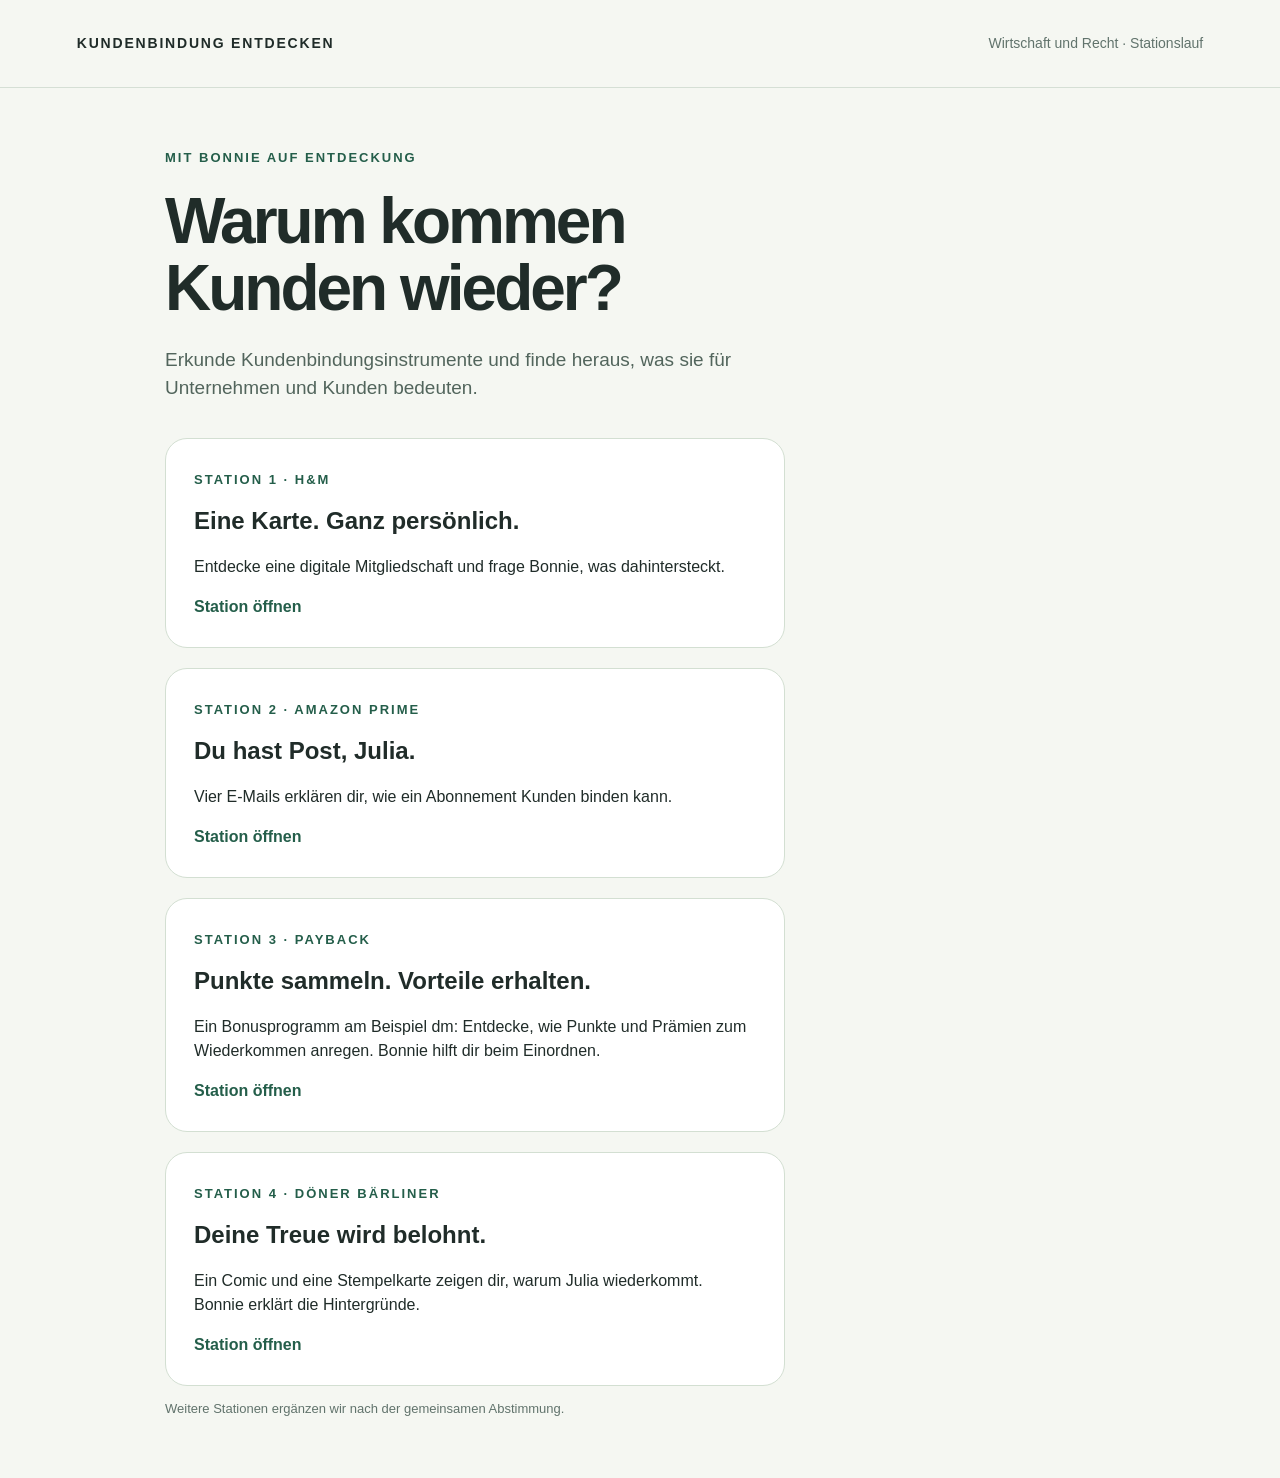
==== index.html @ db5e233f "Station 4: Bärliner-Comic mit Stempelkarte und Bonnie-Hilfen hinzufügen" ====
<!doctype html><html lang="de"><head><meta charset="utf-8"><meta name="viewport" content="width=device-width,initial-scale=1"><title>Kundenbindung entdecken</title><link rel="stylesheet" href="style.css"></head><body><header class="top"><a href="./">KUNDENBINDUNG ENTDECKEN</a><span>Wirtschaft und Recht · Stationslauf</span></header><main style="max-width:1000px;margin:60px auto;padding:0 25px"><p class="eyebrow">MIT BONNIE AUF ENTDECKUNG</p><h1>Warum kommen<br>Kunden wieder?</h1><p class="lead" style="max-width:650px">Erkunde Kundenbindungsinstrumente und finde heraus, was sie für Unternehmen und Kunden bedeuten.</p><a href="station-1/" style="display:block;max-width:620px;margin-top:35px;padding:28px;border-radius:22px;background:white;border:1px solid #d3dfd2;text-decoration:none"><span class="eyebrow">STATION 1 · H&M</span><h2 style="margin:12px 0">Eine Karte. Ganz persönlich.</h2><p>Entdecke eine digitale Mitgliedschaft und frage Bonnie, was dahintersteckt.</p><strong style="color:#245e4a">Station öffnen</strong></a><a href="station-2/" style="display:block;max-width:620px;margin-top:20px;padding:28px;border-radius:22px;background:white;border:1px solid #d3dfd2;text-decoration:none"><span class="eyebrow">STATION 2 · AMAZON PRIME</span><h2 style="margin:12px 0">Du hast Post, Julia.</h2><p>Vier E-Mails erklären dir, wie ein Abonnement Kunden binden kann.</p><strong style="color:#245e4a">Station öffnen</strong></a><a href="station-3/" style="display:block;max-width:620px;margin-top:20px;padding:28px;border-radius:22px;background:white;border:1px solid #d3dfd2;text-decoration:none"><span class="eyebrow">STATION 3 · PAYBACK</span><h2 style="margin:12px 0">Punkte sammeln. Vorteile erhalten.</h2><p>Ein Bonusprogramm am Beispiel dm: Entdecke, wie Punkte und Prämien zum Wiederkommen anregen. Bonnie hilft dir beim Einordnen.</p><strong style="color:#245e4a">Station öffnen</strong></a><a href="station-4/" style="display:block;max-width:620px;margin-top:20px;padding:28px;border-radius:22px;background:white;border:1px solid #d3dfd2;text-decoration:none"><span class="eyebrow">STATION 4 · DÖNER BÄRLINER</span><h2 style="margin:12px 0">Deine Treue wird belohnt.</h2><p>Ein Comic und eine Stempelkarte zeigen dir, warum Julia wiederkommt. Bonnie erklärt die Hintergründe.</p><strong style="color:#245e4a">Station öffnen</strong></a><p class="small">Weitere Stationen ergänzen wir nach der gemeinsamen Abstimmung.</p></main></body></html>
---- style.css ----
:root{--ink:#202c29;--green:#245e4a;--paper:#f5f7f2;--muted:#61736c;--red:#c81736;--lav:#ede7ff}*{box-sizing:border-box}body{margin:0;color:var(--ink);background:var(--paper);font-family:Arial,Helvetica,sans-serif;font-size:16px;line-height:1.5}button,a{-webkit-tap-highlight-color:transparent}button{font:inherit;cursor:pointer}button:focus-visible,a:focus-visible{outline:3px solid #b83d73;outline-offset:4px}button{border:0}a{color:inherit}.top{height:88px;display:flex;align-items:center;justify-content:space-between;gap:20px;margin:0 auto;padding:0 6%;border-bottom:1px solid #d5dfd5}.top>a{font-size:14px;letter-spacing:1.8px;font-weight:800;text-decoration:none}.top>span{font-size:14px;color:var(--muted)}.quiet{background:transparent;text-decoration:underline;font-size:14px}.layout{max-width:1280px;margin:auto;display:grid;grid-template-columns:1fr 440px 100px;align-items:center;gap:45px;padding:38px 45px 90px}.eyebrow{font-size:13px;letter-spacing:2px;font-weight:800;color:var(--green)}h1{font-size:clamp(42px,5vw,66px);line-height:1.05;letter-spacing:-3px;margin:20px 0 24px;font-weight:800}.lead{max-width:385px;color:#52655c;font-size:19px}.steps{margin:32px 0;display:grid;grid-template-columns:30px 1fr;gap:12px 14px;max-width:390px}.steps p{margin:0}.stepno{border:1px solid #b7cbbb;border-radius:50%;width:28px;height:28px;text-align:center;color:var(--green);font-weight:700}.progress{max-width:365px;margin-top:32px}.progress>div:first-child{display:flex;justify-content:space-between;font-size:14px}.track{height:7px;border-radius:10px;background:#dfe7de;margin-top:12px;overflow:hidden}#progressBar{height:100%;width:0;background:var(--green);transition:width .3s}.small{font-size:13px;color:var(--muted);max-width:400px}.intro>.small{margin-top:25px}.phone{background:white;border:7px solid #24332b;border-radius:44px;box-shadow:0 22px 55px #233b2920;overflow:hidden;min-height:660px;max-width:440px;width:100%;position:relative}.phonebar{height:34px;display:flex;justify-content:space-between;padding:8px 22px;font-size:12px;font-weight:700}.apphead{display:flex;align-items:center;gap:16px;padding:15px 22px;border-bottom:1px solid #eee}.brand{font-family:Georgia,serif;color:var(--red);font-size:30px;font-weight:bold;font-style:italic;letter-spacing:-3px}.member{font-size:13px;letter-spacing:1px;font-weight:bold}.initial{margin-left:auto;background:#eee8f2;border-radius:50%;height:32px;width:32px;text-align:center;line-height:32px}.appbody{padding:22px 20px 18px;min-height:475px}.hello{font-size:26px;letter-spacing:-1px;margin:0 0 5px}.sub{font-size:14px;color:var(--muted);margin-top:0}.membership{border-radius:18px;background:var(--red);padding:22px;color:white;position:relative;margin:20px 0}.membership .light{font-size:12px;letter-spacing:1px}.membership h3{margin:9px 0;font-size:25px}.membership .symbol{position:absolute;right:20px;top:26px;font-size:40px}.membership .fee{display:inline-block;background:white;color:var(--red);padding:3px 10px;border-radius:20px;font-size:14px}.homegrid{display:grid;grid-template-columns:1fr 1fr;gap:12px}.tile{text-align:left;border-radius:15px;min-height:112px;padding:14px;background:#f0edf6;color:var(--ink)}.tile:nth-child(2){background:#e7f0e7}.tile:nth-child(3){background:#fff0e6}.tile:nth-child(4){background:#e8eef7}.tile>span{font-size:25px;display:block;margin-bottom:7px}.tile strong{font-size:16px;display:block}.tile small{font-size:12px;color:#52635b}.tile:hover{box-shadow:inset 0 0 0 2px #809b8a}.back{background:none;padding:0;margin:0 0 15px;color:#52655c;font-size:14px;text-decoration:underline}.tag{display:inline-block;font-size:12px;font-weight:bold;letter-spacing:.4px;padding:4px 9px;border-radius:6px;background:#f3e4e9;color:#93223d}.feature{padding:21px;border-radius:18px;margin:15px 0;background:#f9e9ef}.feature h3{font-size:25px;line-height:1.2;margin:10px 0}.feature p{margin:10px 0;font-size:16px}.visual{height:135px;display:flex;align-items:center;justify-content:center;background:#eee7f6;border-radius:15px;font-size:68px;gap:15px}.product{display:flex;gap:15px;align-items:center;background:#f3f4ef;border-radius:12px;padding:13px;margin:12px 0}.product .clothing{font-size:48px}.product p{margin:0}.notebox{border-left:3px solid var(--green);padding:4px 0 4px 13px;color:#4a5b52;font-size:14px}.appnav{display:flex;border-top:1px solid #e4e7df;padding:10px 8px;gap:4px}.appnav button{flex:1;background:transparent;font-size:20px;border-radius:10px;padding:5px 0;color:#56645d}.appnav span{display:block;font-size:12px}.appnav button.active{background:#e8f0e8;color:var(--green)}.profile{display:grid;grid-template-columns:100px 1fr;gap:11px;font-size:15px;padding:15px 0}.profile dt{color:var(--muted)}.profile dd{margin:0;font-weight:600}.email{padding:16px;background:#fff3e5;border-radius:15px;font-size:15px}.servicebtn{background:var(--green);color:white;border-radius:10px;padding:11px 17px;font-size:15px}.hint{align-self:end;transform:rotate(5deg);margin-bottom:100px;font-size:13px;color:var(--green)}.hint>span{font-size:33px}.bonnie{position:fixed;right:30px;bottom:24px;z-index:10;display:flex;gap:12px;align-items:center;padding:10px 16px 10px 10px;border-radius:40px;background:var(--green);box-shadow:0 7px 30px #19372930;color:white;text-align:left}.avatar{display:inline-flex;justify-content:center;align-items:center;border-radius:50%;background:#e6dcf2;font-size:32px;width:52px;height:52px}.bonnie small{display:block;font-size:12px;font-weight:400}.bonnie>span:nth-child(2){font-weight:700}.bonnie>b{border:1px solid #94b8a7;border-radius:50%;width:25px;text-align:center}.chat{position:fixed;right:28px;bottom:110px;z-index:20;width:370px;max-height:70vh;border-radius:24px;background:#fff;box-shadow:0 12px 70px #213c2940;overflow:hidden;border:1px solid #d9e4db}.chat[hidden]{display:none}.chat header{display:flex;align-items:center;gap:12px;padding:15px;background:#f0f4ed}.smallavatar{width:40px;height:40px;font-size:26px}.chat header strong{display:block}.chat header div>span{display:block;font-size:12px;color:#647267}.chat header button{margin-left:auto;background:transparent;font-size:27px}.chat footer{display:flex;align-items:center;justify-content:space-between;padding:12px 17px;border-top:1px solid #e8ece6}.chat footer>span{font-size:13px;color:var(--muted)}.chat footer button{background:var(--green);color:white;padding:9px 19px;border-radius:20px}#messages{max-height:40vh;overflow:auto;padding:15px}.bubble{background:#eff0f9;border-radius:3px 16px 16px 16px;padding:13px 16px;margin-bottom:10px;font-size:16px}.bubble .label{font-size:12px;font-weight:bold;letter-spacing:.3px;display:block;margin-bottom:6px;color:#63508c}dialog{border:0;border-radius:22px;padding:30px;max-width:650px;width:90%;box-shadow:0 15px 70px #0004}dialog::backdrop{background:#132a2460}dialog h2{line-height:1.2}.dialogclose{position:absolute;right:15px;top:8px;background:transparent;font-size:30px}dialog li{margin:10px 0} @media(max-width:1050px){.layout{grid-template-columns:1fr 420px;gap:30px;padding:30px 30px 110px}.hint{display:none}h1{font-size:50px}}@media(max-width:760px){.top{height:auto;min-height:70px;padding:16px 20px;flex-wrap:wrap;gap:8px}.top>a{font-size:12px}.top>span{font-size:12px}.quiet{font-size:12px}.layout{display:flex;flex-direction:column;padding:20px 16px 120px;gap:24px}.intro{width:100%;max-width:440px}.eyebrow{margin:0}h1{font-size:36px;letter-spacing:-1.5px;margin:12px 0}.lead{font-size:16px;max-width:none;margin:0}.steps{gap:6px 10px;margin:16px 0;font-size:14px}.stepno{height:23px;width:23px;font-size:13px}.progress{max-width:none;margin-top:14px}.intro>.small{margin:12px 0 0;font-size:12px}.phone{border-width:5px;min-height:640px}.appbody{min-height:460px}.bonnie{right:16px;bottom:14px;padding:8px 12px 8px 8px}.avatar{width:43px;height:43px;font-size:28px}.chat{right:12px;bottom:90px;width:min(370px,calc(100vw - 24px))}.chat .bubble{font-size:16px}.bonnie small{font-size:11px}}
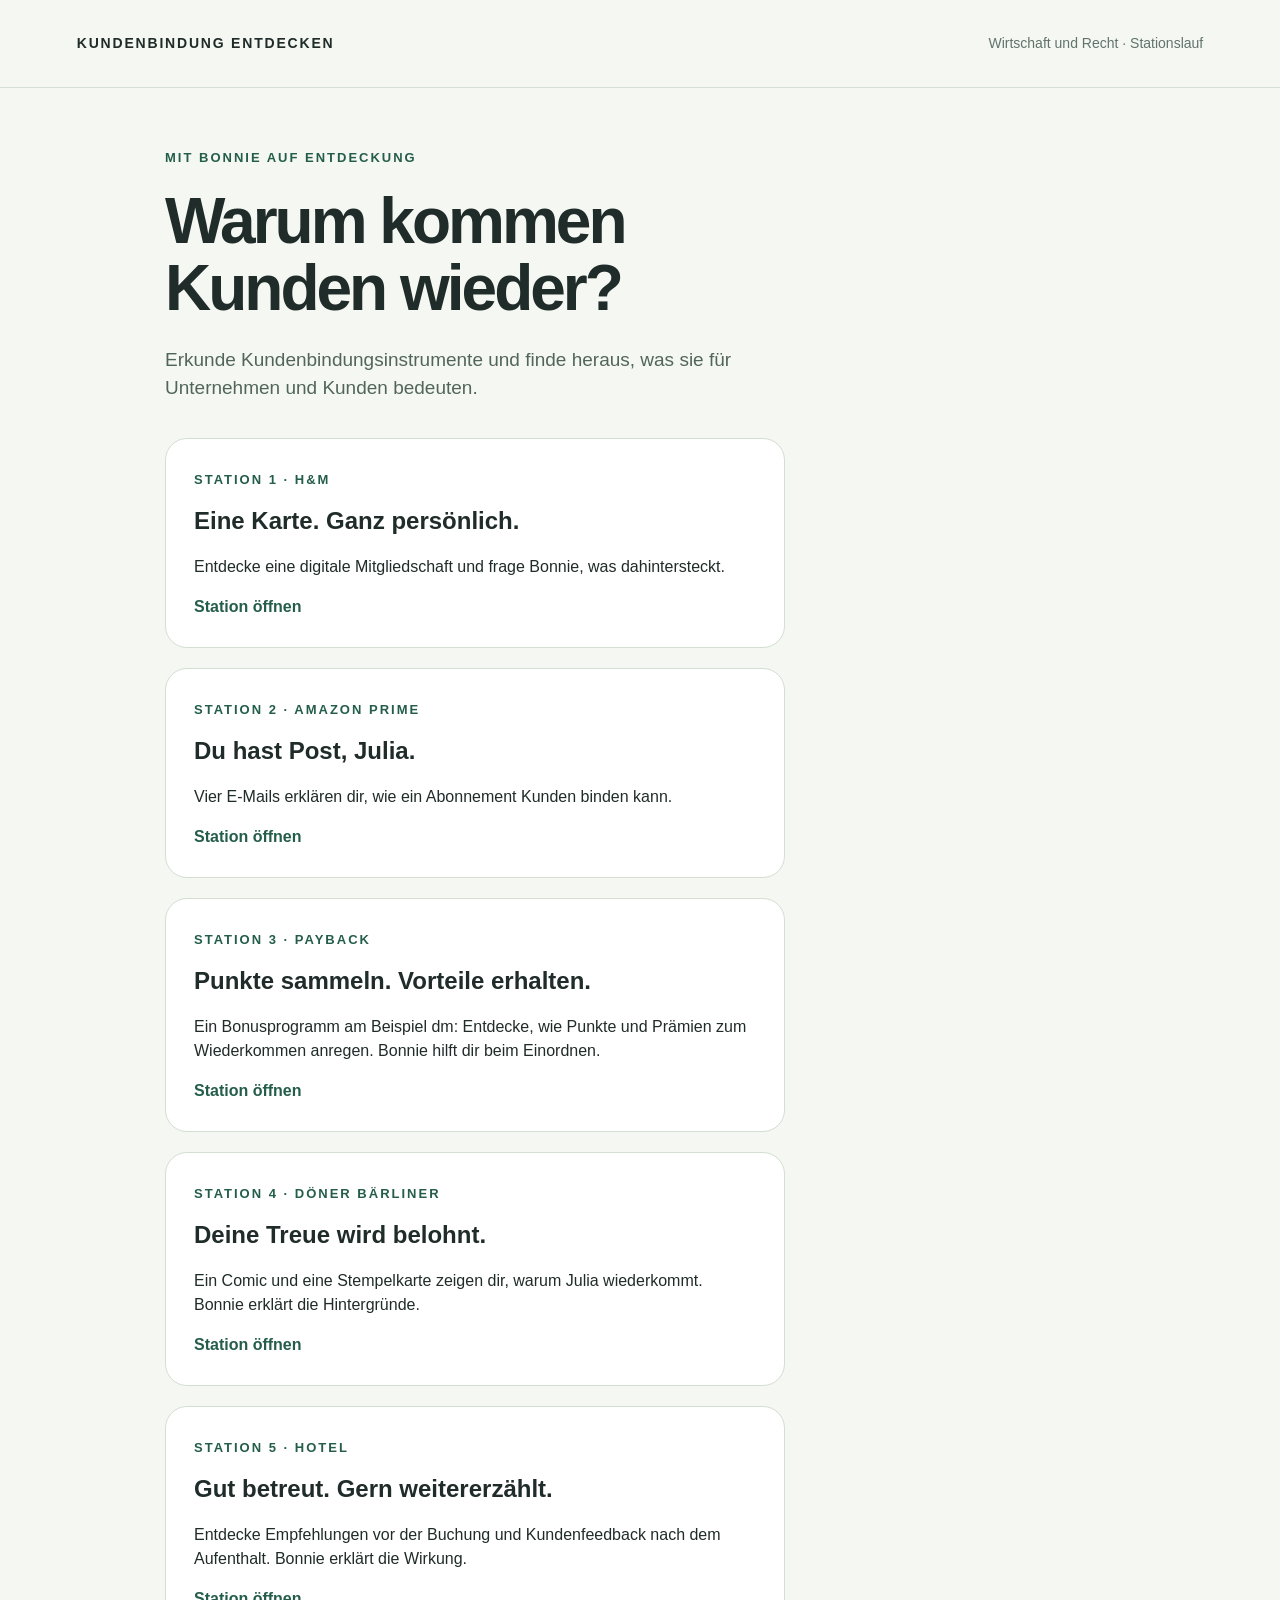
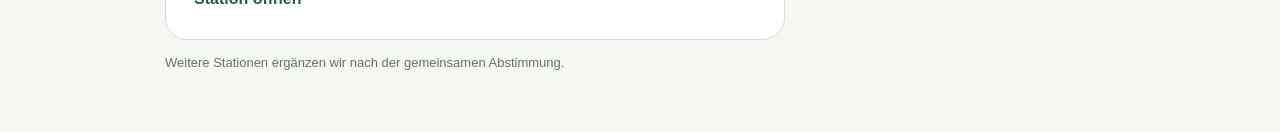
==== commit 903dc7ce: "Station 5: Hotel-Empfehlungen, Kundenfeedback und Bonnie-Hilfen ergänzen" ====
--- a/index.html
+++ b/index.html
@@ -1 +1 @@
-<!doctype html><html lang="de"><head><meta charset="utf-8"><meta name="viewport" content="width=device-width,initial-scale=1"><title>Kundenbindung entdecken</title><link rel="stylesheet" href="style.css"></head><body><header class="top"><a href="./">KUNDENBINDUNG ENTDECKEN</a><span>Wirtschaft und Recht · Stationslauf</span></header><main style="max-width:1000px;margin:60px auto;padding:0 25px"><p class="eyebrow">MIT BONNIE AUF ENTDECKUNG</p><h1>Warum kommen<br>Kunden wieder?</h1><p class="lead" style="max-width:650px">Erkunde Kundenbindungsinstrumente und finde heraus, was sie für Unternehmen und Kunden bedeuten.</p><a href="station-1/" style="display:block;max-width:620px;margin-top:35px;padding:28px;border-radius:22px;background:white;border:1px solid #d3dfd2;text-decoration:none"><span class="eyebrow">STATION 1 · H&M</span><h2 style="margin:12px 0">Eine Karte. Ganz persönlich.</h2><p>Entdecke eine digitale Mitgliedschaft und frage Bonnie, was dahintersteckt.</p><strong style="color:#245e4a">Station öffnen</strong></a><a href="station-2/" style="display:block;max-width:620px;margin-top:20px;padding:28px;border-radius:22px;background:white;border:1px solid #d3dfd2;text-decoration:none"><span class="eyebrow">STATION 2 · AMAZON PRIME</span><h2 style="margin:12px 0">Du hast Post, Julia.</h2><p>Vier E-Mails erklären dir, wie ein Abonnement Kunden binden kann.</p><strong style="color:#245e4a">Station öffnen</strong></a><a href="station-3/" style="display:block;max-width:620px;margin-top:20px;padding:28px;border-radius:22px;background:white;border:1px solid #d3dfd2;text-decoration:none"><span class="eyebrow">STATION 3 · PAYBACK</span><h2 style="margin:12px 0">Punkte sammeln. Vorteile erhalten.</h2><p>Ein Bonusprogramm am Beispiel dm: Entdecke, wie Punkte und Prämien zum Wiederkommen anregen. Bonnie hilft dir beim Einordnen.</p><strong style="color:#245e4a">Station öffnen</strong></a><a href="station-4/" style="display:block;max-width:620px;margin-top:20px;padding:28px;border-radius:22px;background:white;border:1px solid #d3dfd2;text-decoration:none"><span class="eyebrow">STATION 4 · DÖNER BÄRLINER</span><h2 style="margin:12px 0">Deine Treue wird belohnt.</h2><p>Ein Comic und eine Stempelkarte zeigen dir, warum Julia wiederkommt. Bonnie erklärt die Hintergründe.</p><strong style="color:#245e4a">Station öffnen</strong></a><p class="small">Weitere Stationen ergänzen wir nach der gemeinsamen Abstimmung.</p></main></body></html>
+<!doctype html><html lang="de"><head><meta charset="utf-8"><meta name="viewport" content="width=device-width,initial-scale=1"><title>Kundenbindung entdecken</title><link rel="stylesheet" href="style.css"></head><body><header class="top"><a href="./">KUNDENBINDUNG ENTDECKEN</a><span>Wirtschaft und Recht · Stationslauf</span></header><main style="max-width:1000px;margin:60px auto;padding:0 25px"><p class="eyebrow">MIT BONNIE AUF ENTDECKUNG</p><h1>Warum kommen<br>Kunden wieder?</h1><p class="lead" style="max-width:650px">Erkunde Kundenbindungsinstrumente und finde heraus, was sie für Unternehmen und Kunden bedeuten.</p><a href="station-1/" style="display:block;max-width:620px;margin-top:35px;padding:28px;border-radius:22px;background:white;border:1px solid #d3dfd2;text-decoration:none"><span class="eyebrow">STATION 1 · H&M</span><h2 style="margin:12px 0">Eine Karte. Ganz persönlich.</h2><p>Entdecke eine digitale Mitgliedschaft und frage Bonnie, was dahintersteckt.</p><strong style="color:#245e4a">Station öffnen</strong></a><a href="station-2/" style="display:block;max-width:620px;margin-top:20px;padding:28px;border-radius:22px;background:white;border:1px solid #d3dfd2;text-decoration:none"><span class="eyebrow">STATION 2 · AMAZON PRIME</span><h2 style="margin:12px 0">Du hast Post, Julia.</h2><p>Vier E-Mails erklären dir, wie ein Abonnement Kunden binden kann.</p><strong style="color:#245e4a">Station öffnen</strong></a><a href="station-3/" style="display:block;max-width:620px;margin-top:20px;padding:28px;border-radius:22px;background:white;border:1px solid #d3dfd2;text-decoration:none"><span class="eyebrow">STATION 3 · PAYBACK</span><h2 style="margin:12px 0">Punkte sammeln. Vorteile erhalten.</h2><p>Ein Bonusprogramm am Beispiel dm: Entdecke, wie Punkte und Prämien zum Wiederkommen anregen. Bonnie hilft dir beim Einordnen.</p><strong style="color:#245e4a">Station öffnen</strong></a><a href="station-4/" style="display:block;max-width:620px;margin-top:20px;padding:28px;border-radius:22px;background:white;border:1px solid #d3dfd2;text-decoration:none"><span class="eyebrow">STATION 4 · DÖNER BÄRLINER</span><h2 style="margin:12px 0">Deine Treue wird belohnt.</h2><p>Ein Comic und eine Stempelkarte zeigen dir, warum Julia wiederkommt. Bonnie erklärt die Hintergründe.</p><strong style="color:#245e4a">Station öffnen</strong></a><a href="station-5/" style="display:block;max-width:620px;margin-top:20px;padding:28px;border-radius:22px;background:white;border:1px solid #d3dfd2;text-decoration:none"><span class="eyebrow">STATION 5 · HOTEL</span><h2 style="margin:12px 0">Gut betreut. Gern weitererzählt.</h2><p>Entdecke Empfehlungen vor der Buchung und Kundenfeedback nach dem Aufenthalt. Bonnie erklärt die Wirkung.</p><strong style="color:#245e4a">Station öffnen</strong></a><p class="small">Weitere Stationen ergänzen wir nach der gemeinsamen Abstimmung.</p></main></body></html>
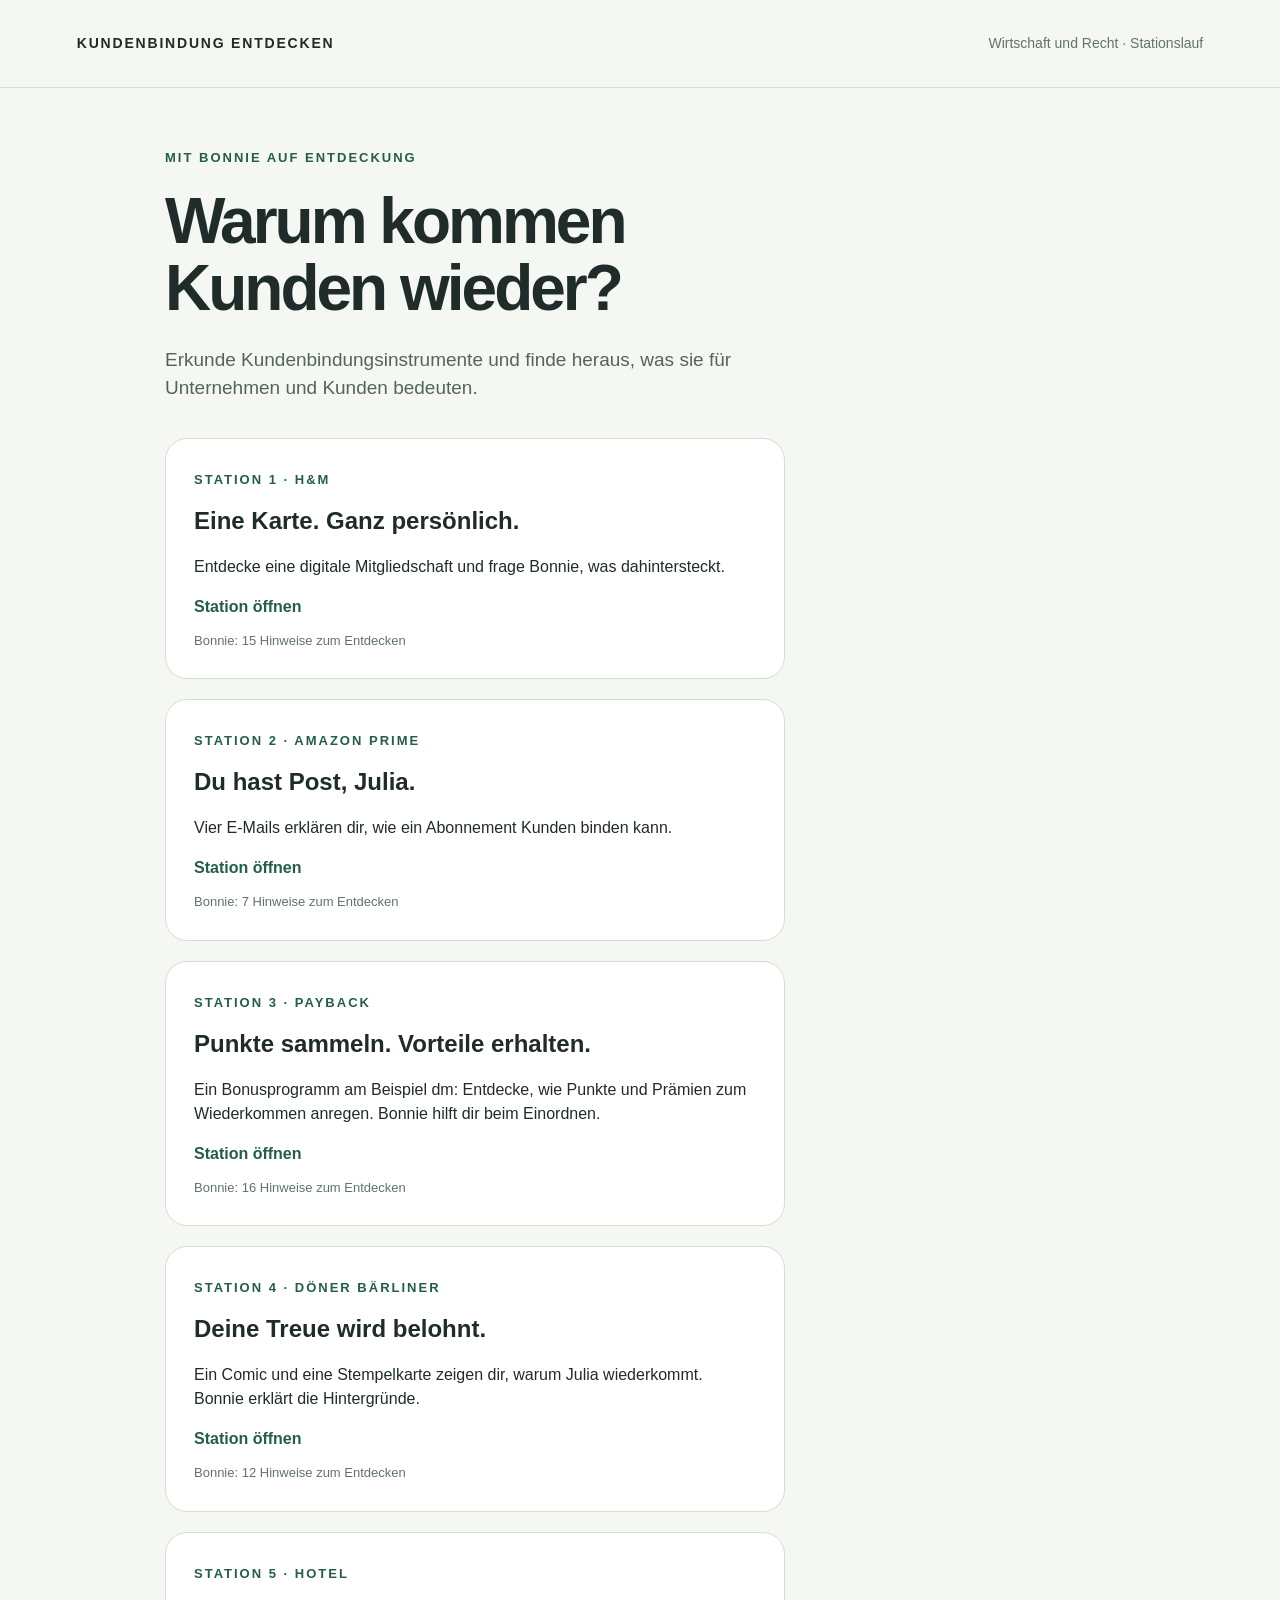
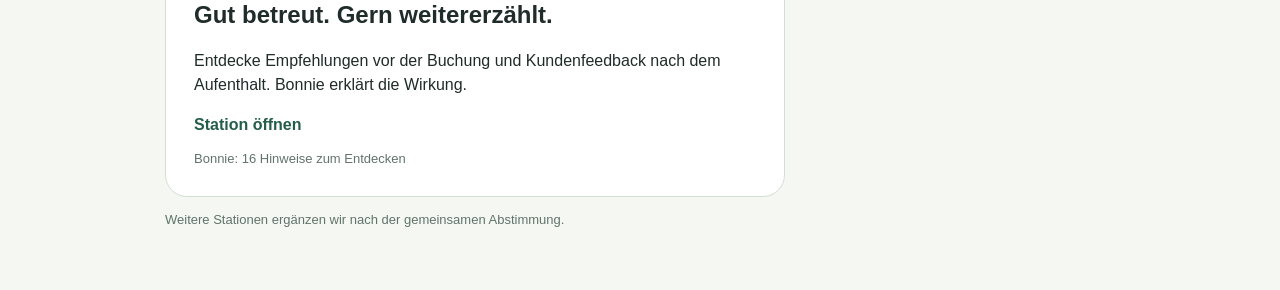
==== commit dcc2d20c: "Bonnie-Hinweisfortschritt und dezente Signale auf Stationen 1–5 ergänzen" ====
--- a/index.html
+++ b/index.html
@@ -1 +1 @@
-<!doctype html><html lang="de"><head><meta charset="utf-8"><meta name="viewport" content="width=device-width,initial-scale=1"><title>Kundenbindung entdecken</title><link rel="stylesheet" href="style.css"></head><body><header class="top"><a href="./">KUNDENBINDUNG ENTDECKEN</a><span>Wirtschaft und Recht · Stationslauf</span></header><main style="max-width:1000px;margin:60px auto;padding:0 25px"><p class="eyebrow">MIT BONNIE AUF ENTDECKUNG</p><h1>Warum kommen<br>Kunden wieder?</h1><p class="lead" style="max-width:650px">Erkunde Kundenbindungsinstrumente und finde heraus, was sie für Unternehmen und Kunden bedeuten.</p><a href="station-1/" style="display:block;max-width:620px;margin-top:35px;padding:28px;border-radius:22px;background:white;border:1px solid #d3dfd2;text-decoration:none"><span class="eyebrow">STATION 1 · H&M</span><h2 style="margin:12px 0">Eine Karte. Ganz persönlich.</h2><p>Entdecke eine digitale Mitgliedschaft und frage Bonnie, was dahintersteckt.</p><strong style="color:#245e4a">Station öffnen</strong></a><a href="station-2/" style="display:block;max-width:620px;margin-top:20px;padding:28px;border-radius:22px;background:white;border:1px solid #d3dfd2;text-decoration:none"><span class="eyebrow">STATION 2 · AMAZON PRIME</span><h2 style="margin:12px 0">Du hast Post, Julia.</h2><p>Vier E-Mails erklären dir, wie ein Abonnement Kunden binden kann.</p><strong style="color:#245e4a">Station öffnen</strong></a><a href="station-3/" style="display:block;max-width:620px;margin-top:20px;padding:28px;border-radius:22px;background:white;border:1px solid #d3dfd2;text-decoration:none"><span class="eyebrow">STATION 3 · PAYBACK</span><h2 style="margin:12px 0">Punkte sammeln. Vorteile erhalten.</h2><p>Ein Bonusprogramm am Beispiel dm: Entdecke, wie Punkte und Prämien zum Wiederkommen anregen. Bonnie hilft dir beim Einordnen.</p><strong style="color:#245e4a">Station öffnen</strong></a><a href="station-4/" style="display:block;max-width:620px;margin-top:20px;padding:28px;border-radius:22px;background:white;border:1px solid #d3dfd2;text-decoration:none"><span class="eyebrow">STATION 4 · DÖNER BÄRLINER</span><h2 style="margin:12px 0">Deine Treue wird belohnt.</h2><p>Ein Comic und eine Stempelkarte zeigen dir, warum Julia wiederkommt. Bonnie erklärt die Hintergründe.</p><strong style="color:#245e4a">Station öffnen</strong></a><a href="station-5/" style="display:block;max-width:620px;margin-top:20px;padding:28px;border-radius:22px;background:white;border:1px solid #d3dfd2;text-decoration:none"><span class="eyebrow">STATION 5 · HOTEL</span><h2 style="margin:12px 0">Gut betreut. Gern weitererzählt.</h2><p>Entdecke Empfehlungen vor der Buchung und Kundenfeedback nach dem Aufenthalt. Bonnie erklärt die Wirkung.</p><strong style="color:#245e4a">Station öffnen</strong></a><p class="small">Weitere Stationen ergänzen wir nach der gemeinsamen Abstimmung.</p></main></body></html>
+<!doctype html><html lang="de"><head><meta charset="utf-8"><meta name="viewport" content="width=device-width,initial-scale=1"><title>Kundenbindung entdecken</title><link rel="stylesheet" href="style.css"></head><body><header class="top"><a href="./">KUNDENBINDUNG ENTDECKEN</a><span>Wirtschaft und Recht · Stationslauf</span></header><main style="max-width:1000px;margin:60px auto;padding:0 25px"><p class="eyebrow">MIT BONNIE AUF ENTDECKUNG</p><h1>Warum kommen<br>Kunden wieder?</h1><p class="lead" style="max-width:650px">Erkunde Kundenbindungsinstrumente und finde heraus, was sie für Unternehmen und Kunden bedeuten.</p><a href="station-1/" style="display:block;max-width:620px;margin-top:35px;padding:28px;border-radius:22px;background:white;border:1px solid #d3dfd2;text-decoration:none"><span class="eyebrow">STATION 1 · H&M</span><h2 style="margin:12px 0">Eine Karte. Ganz persönlich.</h2><p>Entdecke eine digitale Mitgliedschaft und frage Bonnie, was dahintersteckt.</p><strong style="color:#245e4a">Station öffnen</strong><p class="small" style="margin:12px 0 0">Bonnie: 15 Hinweise zum Entdecken</p></a><a href="station-2/" style="display:block;max-width:620px;margin-top:20px;padding:28px;border-radius:22px;background:white;border:1px solid #d3dfd2;text-decoration:none"><span class="eyebrow">STATION 2 · AMAZON PRIME</span><h2 style="margin:12px 0">Du hast Post, Julia.</h2><p>Vier E-Mails erklären dir, wie ein Abonnement Kunden binden kann.</p><strong style="color:#245e4a">Station öffnen</strong><p class="small" style="margin:12px 0 0">Bonnie: 7 Hinweise zum Entdecken</p></a><a href="station-3/" style="display:block;max-width:620px;margin-top:20px;padding:28px;border-radius:22px;background:white;border:1px solid #d3dfd2;text-decoration:none"><span class="eyebrow">STATION 3 · PAYBACK</span><h2 style="margin:12px 0">Punkte sammeln. Vorteile erhalten.</h2><p>Ein Bonusprogramm am Beispiel dm: Entdecke, wie Punkte und Prämien zum Wiederkommen anregen. Bonnie hilft dir beim Einordnen.</p><strong style="color:#245e4a">Station öffnen</strong><p class="small" style="margin:12px 0 0">Bonnie: 16 Hinweise zum Entdecken</p></a><a href="station-4/" style="display:block;max-width:620px;margin-top:20px;padding:28px;border-radius:22px;background:white;border:1px solid #d3dfd2;text-decoration:none"><span class="eyebrow">STATION 4 · DÖNER BÄRLINER</span><h2 style="margin:12px 0">Deine Treue wird belohnt.</h2><p>Ein Comic und eine Stempelkarte zeigen dir, warum Julia wiederkommt. Bonnie erklärt die Hintergründe.</p><strong style="color:#245e4a">Station öffnen</strong><p class="small" style="margin:12px 0 0">Bonnie: 12 Hinweise zum Entdecken</p></a><a href="station-5/" style="display:block;max-width:620px;margin-top:20px;padding:28px;border-radius:22px;background:white;border:1px solid #d3dfd2;text-decoration:none"><span class="eyebrow">STATION 5 · HOTEL</span><h2 style="margin:12px 0">Gut betreut. Gern weitererzählt.</h2><p>Entdecke Empfehlungen vor der Buchung und Kundenfeedback nach dem Aufenthalt. Bonnie erklärt die Wirkung.</p><strong style="color:#245e4a">Station öffnen</strong><p class="small" style="margin:12px 0 0">Bonnie: 16 Hinweise zum Entdecken</p></a><p class="small">Weitere Stationen ergänzen wir nach der gemeinsamen Abstimmung.</p></main></body></html>
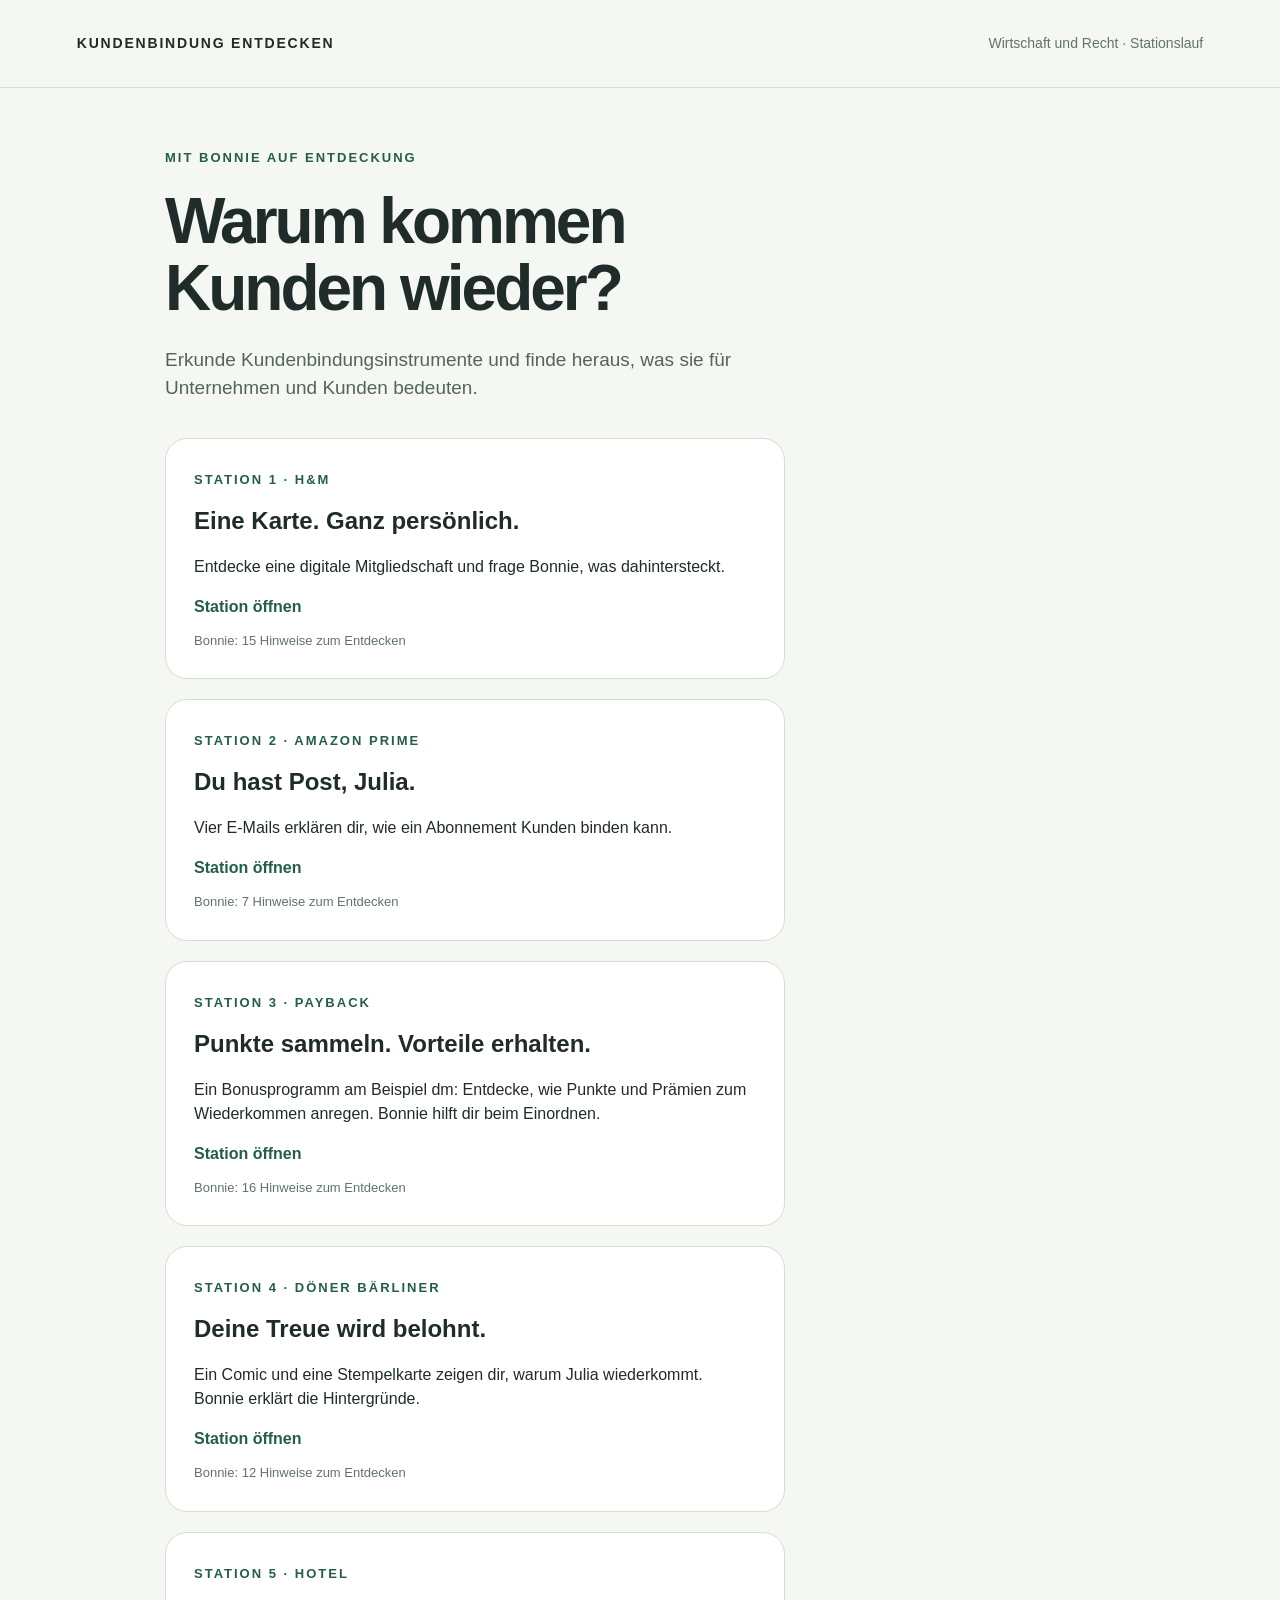
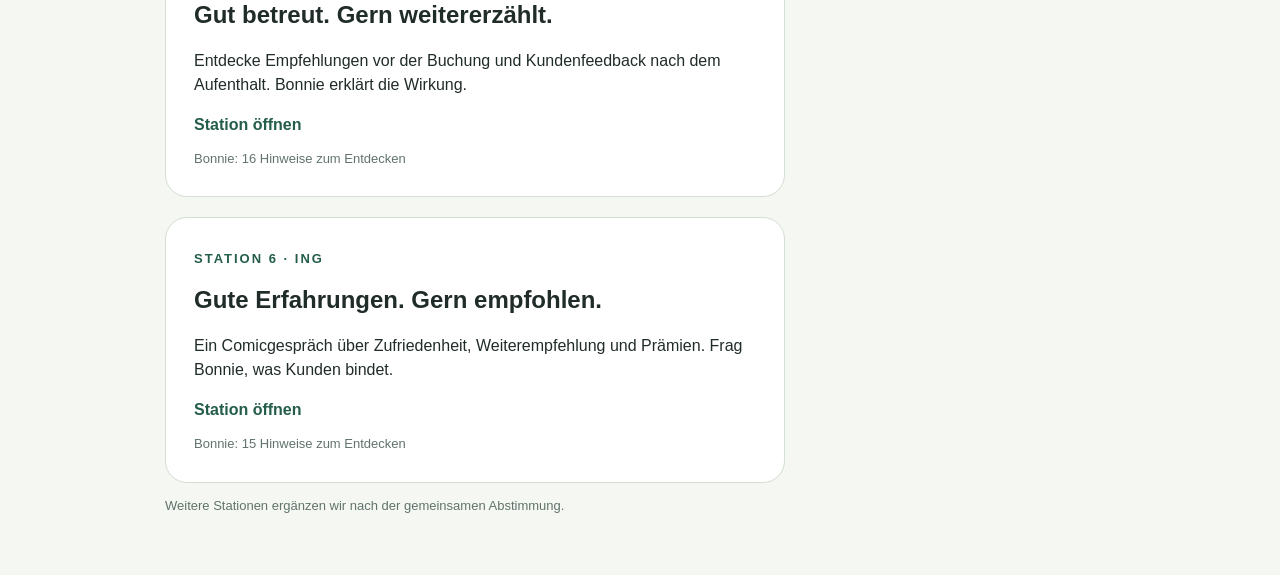
==== commit 21a09065: "Station 6: ING-Empfehlungsprogramm mit Sprechblasen-Comic und Bonnie-Hinweisen ergänzen" ====
--- a/index.html
+++ b/index.html
@@ -1 +1 @@
-<!doctype html><html lang="de"><head><meta charset="utf-8"><meta name="viewport" content="width=device-width,initial-scale=1"><title>Kundenbindung entdecken</title><link rel="stylesheet" href="style.css"></head><body><header class="top"><a href="./">KUNDENBINDUNG ENTDECKEN</a><span>Wirtschaft und Recht · Stationslauf</span></header><main style="max-width:1000px;margin:60px auto;padding:0 25px"><p class="eyebrow">MIT BONNIE AUF ENTDECKUNG</p><h1>Warum kommen<br>Kunden wieder?</h1><p class="lead" style="max-width:650px">Erkunde Kundenbindungsinstrumente und finde heraus, was sie für Unternehmen und Kunden bedeuten.</p><a href="station-1/" style="display:block;max-width:620px;margin-top:35px;padding:28px;border-radius:22px;background:white;border:1px solid #d3dfd2;text-decoration:none"><span class="eyebrow">STATION 1 · H&M</span><h2 style="margin:12px 0">Eine Karte. Ganz persönlich.</h2><p>Entdecke eine digitale Mitgliedschaft und frage Bonnie, was dahintersteckt.</p><strong style="color:#245e4a">Station öffnen</strong><p class="small" style="margin:12px 0 0">Bonnie: 15 Hinweise zum Entdecken</p></a><a href="station-2/" style="display:block;max-width:620px;margin-top:20px;padding:28px;border-radius:22px;background:white;border:1px solid #d3dfd2;text-decoration:none"><span class="eyebrow">STATION 2 · AMAZON PRIME</span><h2 style="margin:12px 0">Du hast Post, Julia.</h2><p>Vier E-Mails erklären dir, wie ein Abonnement Kunden binden kann.</p><strong style="color:#245e4a">Station öffnen</strong><p class="small" style="margin:12px 0 0">Bonnie: 7 Hinweise zum Entdecken</p></a><a href="station-3/" style="display:block;max-width:620px;margin-top:20px;padding:28px;border-radius:22px;background:white;border:1px solid #d3dfd2;text-decoration:none"><span class="eyebrow">STATION 3 · PAYBACK</span><h2 style="margin:12px 0">Punkte sammeln. Vorteile erhalten.</h2><p>Ein Bonusprogramm am Beispiel dm: Entdecke, wie Punkte und Prämien zum Wiederkommen anregen. Bonnie hilft dir beim Einordnen.</p><strong style="color:#245e4a">Station öffnen</strong><p class="small" style="margin:12px 0 0">Bonnie: 16 Hinweise zum Entdecken</p></a><a href="station-4/" style="display:block;max-width:620px;margin-top:20px;padding:28px;border-radius:22px;background:white;border:1px solid #d3dfd2;text-decoration:none"><span class="eyebrow">STATION 4 · DÖNER BÄRLINER</span><h2 style="margin:12px 0">Deine Treue wird belohnt.</h2><p>Ein Comic und eine Stempelkarte zeigen dir, warum Julia wiederkommt. Bonnie erklärt die Hintergründe.</p><strong style="color:#245e4a">Station öffnen</strong><p class="small" style="margin:12px 0 0">Bonnie: 12 Hinweise zum Entdecken</p></a><a href="station-5/" style="display:block;max-width:620px;margin-top:20px;padding:28px;border-radius:22px;background:white;border:1px solid #d3dfd2;text-decoration:none"><span class="eyebrow">STATION 5 · HOTEL</span><h2 style="margin:12px 0">Gut betreut. Gern weitererzählt.</h2><p>Entdecke Empfehlungen vor der Buchung und Kundenfeedback nach dem Aufenthalt. Bonnie erklärt die Wirkung.</p><strong style="color:#245e4a">Station öffnen</strong><p class="small" style="margin:12px 0 0">Bonnie: 16 Hinweise zum Entdecken</p></a><p class="small">Weitere Stationen ergänzen wir nach der gemeinsamen Abstimmung.</p></main></body></html>
+<!doctype html><html lang="de"><head><meta charset="utf-8"><meta name="viewport" content="width=device-width,initial-scale=1"><title>Kundenbindung entdecken</title><link rel="stylesheet" href="style.css"></head><body><header class="top"><a href="./">KUNDENBINDUNG ENTDECKEN</a><span>Wirtschaft und Recht · Stationslauf</span></header><main style="max-width:1000px;margin:60px auto;padding:0 25px"><p class="eyebrow">MIT BONNIE AUF ENTDECKUNG</p><h1>Warum kommen<br>Kunden wieder?</h1><p class="lead" style="max-width:650px">Erkunde Kundenbindungsinstrumente und finde heraus, was sie für Unternehmen und Kunden bedeuten.</p><a href="station-1/" style="display:block;max-width:620px;margin-top:35px;padding:28px;border-radius:22px;background:white;border:1px solid #d3dfd2;text-decoration:none"><span class="eyebrow">STATION 1 · H&M</span><h2 style="margin:12px 0">Eine Karte. Ganz persönlich.</h2><p>Entdecke eine digitale Mitgliedschaft und frage Bonnie, was dahintersteckt.</p><strong style="color:#245e4a">Station öffnen</strong><p class="small" style="margin:12px 0 0">Bonnie: 15 Hinweise zum Entdecken</p></a><a href="station-2/" style="display:block;max-width:620px;margin-top:20px;padding:28px;border-radius:22px;background:white;border:1px solid #d3dfd2;text-decoration:none"><span class="eyebrow">STATION 2 · AMAZON PRIME</span><h2 style="margin:12px 0">Du hast Post, Julia.</h2><p>Vier E-Mails erklären dir, wie ein Abonnement Kunden binden kann.</p><strong style="color:#245e4a">Station öffnen</strong><p class="small" style="margin:12px 0 0">Bonnie: 7 Hinweise zum Entdecken</p></a><a href="station-3/" style="display:block;max-width:620px;margin-top:20px;padding:28px;border-radius:22px;background:white;border:1px solid #d3dfd2;text-decoration:none"><span class="eyebrow">STATION 3 · PAYBACK</span><h2 style="margin:12px 0">Punkte sammeln. Vorteile erhalten.</h2><p>Ein Bonusprogramm am Beispiel dm: Entdecke, wie Punkte und Prämien zum Wiederkommen anregen. Bonnie hilft dir beim Einordnen.</p><strong style="color:#245e4a">Station öffnen</strong><p class="small" style="margin:12px 0 0">Bonnie: 16 Hinweise zum Entdecken</p></a><a href="station-4/" style="display:block;max-width:620px;margin-top:20px;padding:28px;border-radius:22px;background:white;border:1px solid #d3dfd2;text-decoration:none"><span class="eyebrow">STATION 4 · DÖNER BÄRLINER</span><h2 style="margin:12px 0">Deine Treue wird belohnt.</h2><p>Ein Comic und eine Stempelkarte zeigen dir, warum Julia wiederkommt. Bonnie erklärt die Hintergründe.</p><strong style="color:#245e4a">Station öffnen</strong><p class="small" style="margin:12px 0 0">Bonnie: 12 Hinweise zum Entdecken</p></a><a href="station-5/" style="display:block;max-width:620px;margin-top:20px;padding:28px;border-radius:22px;background:white;border:1px solid #d3dfd2;text-decoration:none"><span class="eyebrow">STATION 5 · HOTEL</span><h2 style="margin:12px 0">Gut betreut. Gern weitererzählt.</h2><p>Entdecke Empfehlungen vor der Buchung und Kundenfeedback nach dem Aufenthalt. Bonnie erklärt die Wirkung.</p><strong style="color:#245e4a">Station öffnen</strong><p class="small" style="margin:12px 0 0">Bonnie: 16 Hinweise zum Entdecken</p></a><a href="station-6/" style="display:block;max-width:620px;margin-top:20px;padding:28px;border-radius:22px;background:white;border:1px solid #d3dfd2;text-decoration:none"><span class="eyebrow">STATION 6 · ING</span><h2 style="margin:12px 0">Gute Erfahrungen. Gern empfohlen.</h2><p>Ein Comicgespräch über Zufriedenheit, Weiterempfehlung und Prämien. Frag Bonnie, was Kunden bindet.</p><strong style="color:#245e4a">Station öffnen</strong><p class="small" style="margin:12px 0 0">Bonnie: 15 Hinweise zum Entdecken</p></a><p class="small">Weitere Stationen ergänzen wir nach der gemeinsamen Abstimmung.</p></main></body></html>
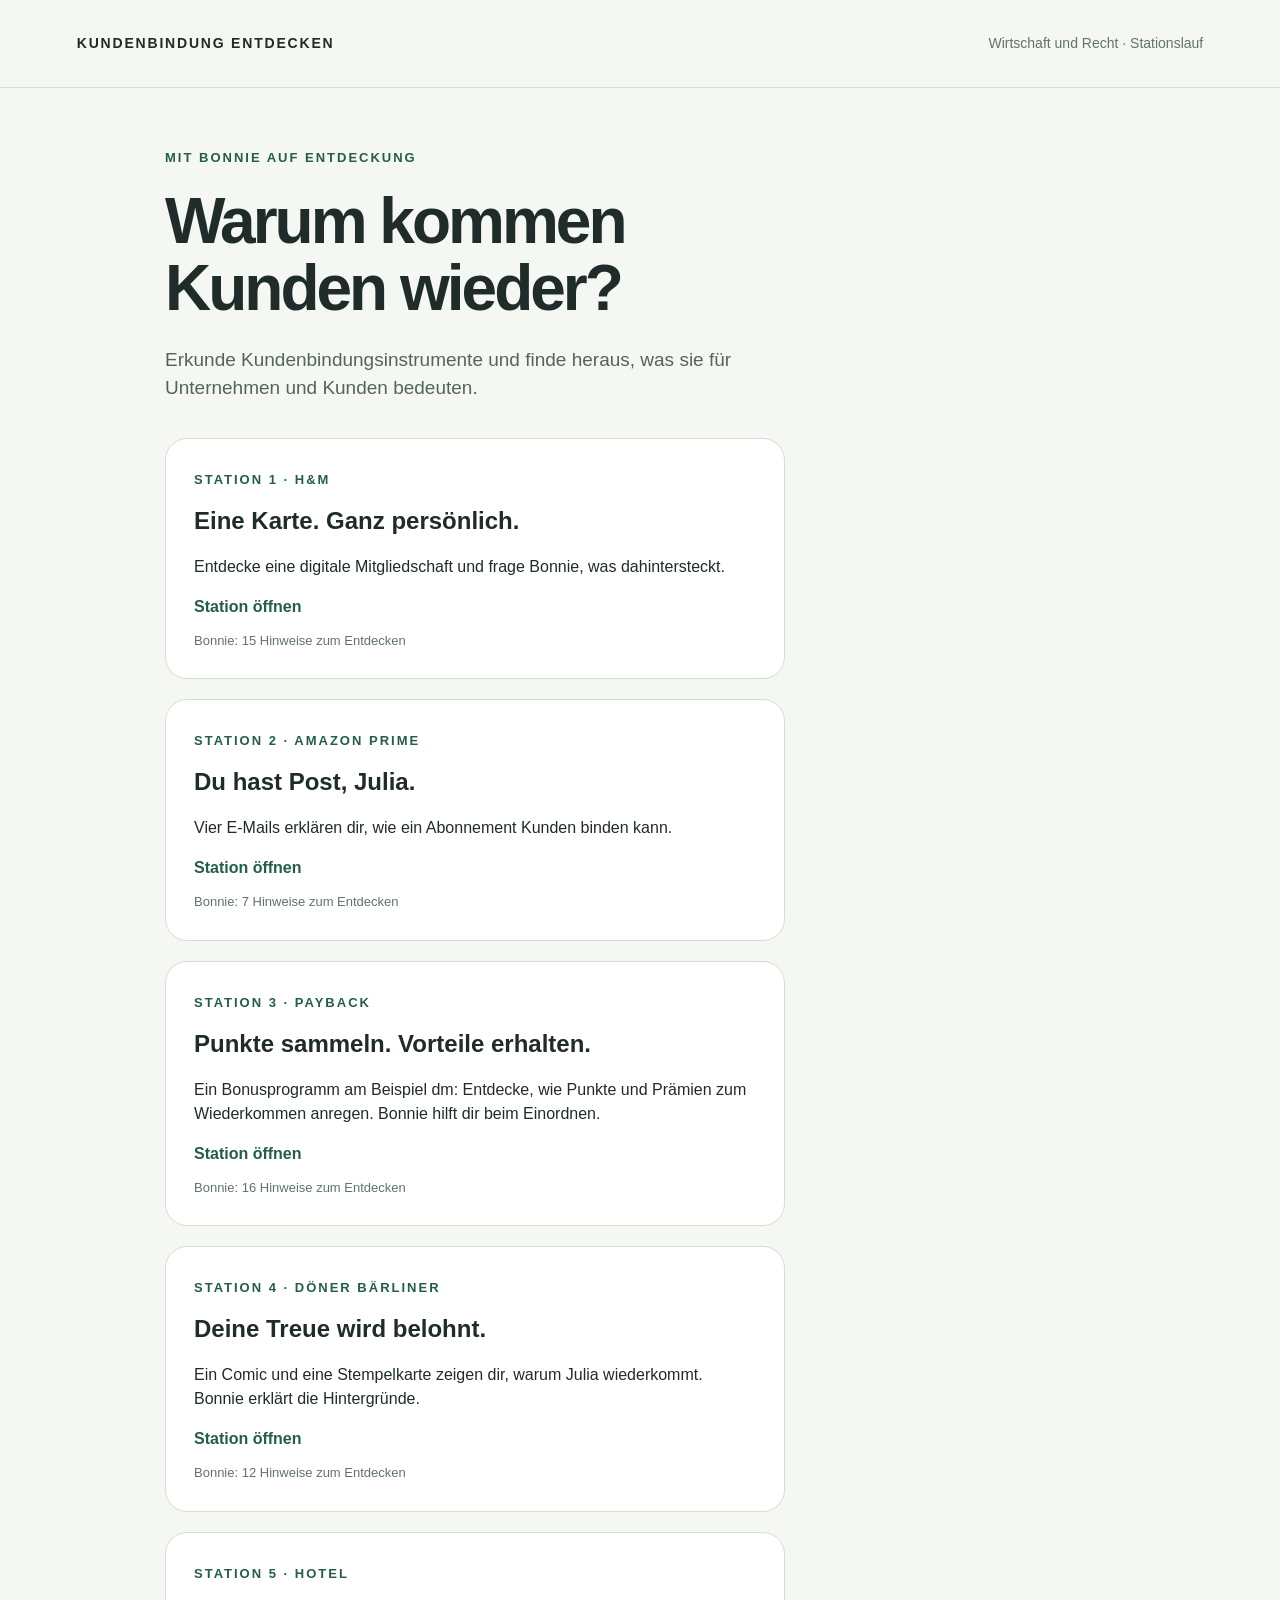
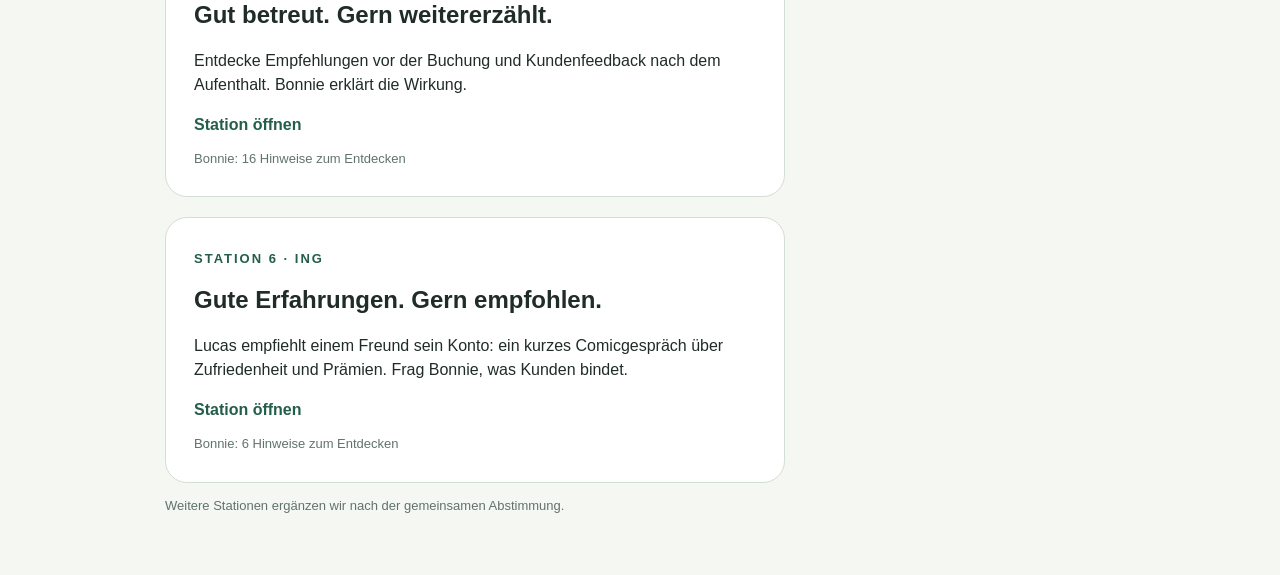
==== commit cc6a4dbe: "Station 6 auf vier Gesprächsschritte mit Lucas und sechs Bonnie-Hinweise kürzen" ====
--- a/index.html
+++ b/index.html
@@ -1 +1 @@
-<!doctype html><html lang="de"><head><meta charset="utf-8"><meta name="viewport" content="width=device-width,initial-scale=1"><title>Kundenbindung entdecken</title><link rel="stylesheet" href="style.css"></head><body><header class="top"><a href="./">KUNDENBINDUNG ENTDECKEN</a><span>Wirtschaft und Recht · Stationslauf</span></header><main style="max-width:1000px;margin:60px auto;padding:0 25px"><p class="eyebrow">MIT BONNIE AUF ENTDECKUNG</p><h1>Warum kommen<br>Kunden wieder?</h1><p class="lead" style="max-width:650px">Erkunde Kundenbindungsinstrumente und finde heraus, was sie für Unternehmen und Kunden bedeuten.</p><a href="station-1/" style="display:block;max-width:620px;margin-top:35px;padding:28px;border-radius:22px;background:white;border:1px solid #d3dfd2;text-decoration:none"><span class="eyebrow">STATION 1 · H&M</span><h2 style="margin:12px 0">Eine Karte. Ganz persönlich.</h2><p>Entdecke eine digitale Mitgliedschaft und frage Bonnie, was dahintersteckt.</p><strong style="color:#245e4a">Station öffnen</strong><p class="small" style="margin:12px 0 0">Bonnie: 15 Hinweise zum Entdecken</p></a><a href="station-2/" style="display:block;max-width:620px;margin-top:20px;padding:28px;border-radius:22px;background:white;border:1px solid #d3dfd2;text-decoration:none"><span class="eyebrow">STATION 2 · AMAZON PRIME</span><h2 style="margin:12px 0">Du hast Post, Julia.</h2><p>Vier E-Mails erklären dir, wie ein Abonnement Kunden binden kann.</p><strong style="color:#245e4a">Station öffnen</strong><p class="small" style="margin:12px 0 0">Bonnie: 7 Hinweise zum Entdecken</p></a><a href="station-3/" style="display:block;max-width:620px;margin-top:20px;padding:28px;border-radius:22px;background:white;border:1px solid #d3dfd2;text-decoration:none"><span class="eyebrow">STATION 3 · PAYBACK</span><h2 style="margin:12px 0">Punkte sammeln. Vorteile erhalten.</h2><p>Ein Bonusprogramm am Beispiel dm: Entdecke, wie Punkte und Prämien zum Wiederkommen anregen. Bonnie hilft dir beim Einordnen.</p><strong style="color:#245e4a">Station öffnen</strong><p class="small" style="margin:12px 0 0">Bonnie: 16 Hinweise zum Entdecken</p></a><a href="station-4/" style="display:block;max-width:620px;margin-top:20px;padding:28px;border-radius:22px;background:white;border:1px solid #d3dfd2;text-decoration:none"><span class="eyebrow">STATION 4 · DÖNER BÄRLINER</span><h2 style="margin:12px 0">Deine Treue wird belohnt.</h2><p>Ein Comic und eine Stempelkarte zeigen dir, warum Julia wiederkommt. Bonnie erklärt die Hintergründe.</p><strong style="color:#245e4a">Station öffnen</strong><p class="small" style="margin:12px 0 0">Bonnie: 12 Hinweise zum Entdecken</p></a><a href="station-5/" style="display:block;max-width:620px;margin-top:20px;padding:28px;border-radius:22px;background:white;border:1px solid #d3dfd2;text-decoration:none"><span class="eyebrow">STATION 5 · HOTEL</span><h2 style="margin:12px 0">Gut betreut. Gern weitererzählt.</h2><p>Entdecke Empfehlungen vor der Buchung und Kundenfeedback nach dem Aufenthalt. Bonnie erklärt die Wirkung.</p><strong style="color:#245e4a">Station öffnen</strong><p class="small" style="margin:12px 0 0">Bonnie: 16 Hinweise zum Entdecken</p></a><a href="station-6/" style="display:block;max-width:620px;margin-top:20px;padding:28px;border-radius:22px;background:white;border:1px solid #d3dfd2;text-decoration:none"><span class="eyebrow">STATION 6 · ING</span><h2 style="margin:12px 0">Gute Erfahrungen. Gern empfohlen.</h2><p>Ein Comicgespräch über Zufriedenheit, Weiterempfehlung und Prämien. Frag Bonnie, was Kunden bindet.</p><strong style="color:#245e4a">Station öffnen</strong><p class="small" style="margin:12px 0 0">Bonnie: 15 Hinweise zum Entdecken</p></a><p class="small">Weitere Stationen ergänzen wir nach der gemeinsamen Abstimmung.</p></main></body></html>
+<!doctype html><html lang="de"><head><meta charset="utf-8"><meta name="viewport" content="width=device-width,initial-scale=1"><title>Kundenbindung entdecken</title><link rel="stylesheet" href="style.css"></head><body><header class="top"><a href="./">KUNDENBINDUNG ENTDECKEN</a><span>Wirtschaft und Recht · Stationslauf</span></header><main style="max-width:1000px;margin:60px auto;padding:0 25px"><p class="eyebrow">MIT BONNIE AUF ENTDECKUNG</p><h1>Warum kommen<br>Kunden wieder?</h1><p class="lead" style="max-width:650px">Erkunde Kundenbindungsinstrumente und finde heraus, was sie für Unternehmen und Kunden bedeuten.</p><a href="station-1/" style="display:block;max-width:620px;margin-top:35px;padding:28px;border-radius:22px;background:white;border:1px solid #d3dfd2;text-decoration:none"><span class="eyebrow">STATION 1 · H&M</span><h2 style="margin:12px 0">Eine Karte. Ganz persönlich.</h2><p>Entdecke eine digitale Mitgliedschaft und frage Bonnie, was dahintersteckt.</p><strong style="color:#245e4a">Station öffnen</strong><p class="small" style="margin:12px 0 0">Bonnie: 15 Hinweise zum Entdecken</p></a><a href="station-2/" style="display:block;max-width:620px;margin-top:20px;padding:28px;border-radius:22px;background:white;border:1px solid #d3dfd2;text-decoration:none"><span class="eyebrow">STATION 2 · AMAZON PRIME</span><h2 style="margin:12px 0">Du hast Post, Julia.</h2><p>Vier E-Mails erklären dir, wie ein Abonnement Kunden binden kann.</p><strong style="color:#245e4a">Station öffnen</strong><p class="small" style="margin:12px 0 0">Bonnie: 7 Hinweise zum Entdecken</p></a><a href="station-3/" style="display:block;max-width:620px;margin-top:20px;padding:28px;border-radius:22px;background:white;border:1px solid #d3dfd2;text-decoration:none"><span class="eyebrow">STATION 3 · PAYBACK</span><h2 style="margin:12px 0">Punkte sammeln. Vorteile erhalten.</h2><p>Ein Bonusprogramm am Beispiel dm: Entdecke, wie Punkte und Prämien zum Wiederkommen anregen. Bonnie hilft dir beim Einordnen.</p><strong style="color:#245e4a">Station öffnen</strong><p class="small" style="margin:12px 0 0">Bonnie: 16 Hinweise zum Entdecken</p></a><a href="station-4/" style="display:block;max-width:620px;margin-top:20px;padding:28px;border-radius:22px;background:white;border:1px solid #d3dfd2;text-decoration:none"><span class="eyebrow">STATION 4 · DÖNER BÄRLINER</span><h2 style="margin:12px 0">Deine Treue wird belohnt.</h2><p>Ein Comic und eine Stempelkarte zeigen dir, warum Julia wiederkommt. Bonnie erklärt die Hintergründe.</p><strong style="color:#245e4a">Station öffnen</strong><p class="small" style="margin:12px 0 0">Bonnie: 12 Hinweise zum Entdecken</p></a><a href="station-5/" style="display:block;max-width:620px;margin-top:20px;padding:28px;border-radius:22px;background:white;border:1px solid #d3dfd2;text-decoration:none"><span class="eyebrow">STATION 5 · HOTEL</span><h2 style="margin:12px 0">Gut betreut. Gern weitererzählt.</h2><p>Entdecke Empfehlungen vor der Buchung und Kundenfeedback nach dem Aufenthalt. Bonnie erklärt die Wirkung.</p><strong style="color:#245e4a">Station öffnen</strong><p class="small" style="margin:12px 0 0">Bonnie: 16 Hinweise zum Entdecken</p></a><a href="station-6/" style="display:block;max-width:620px;margin-top:20px;padding:28px;border-radius:22px;background:white;border:1px solid #d3dfd2;text-decoration:none"><span class="eyebrow">STATION 6 · ING</span><h2 style="margin:12px 0">Gute Erfahrungen. Gern empfohlen.</h2><p>Lucas empfiehlt einem Freund sein Konto: ein kurzes Comicgespräch über Zufriedenheit und Prämien. Frag Bonnie, was Kunden bindet.</p><strong style="color:#245e4a">Station öffnen</strong><p class="small" style="margin:12px 0 0">Bonnie: 6 Hinweise zum Entdecken</p></a><p class="small">Weitere Stationen ergänzen wir nach der gemeinsamen Abstimmung.</p></main></body></html>
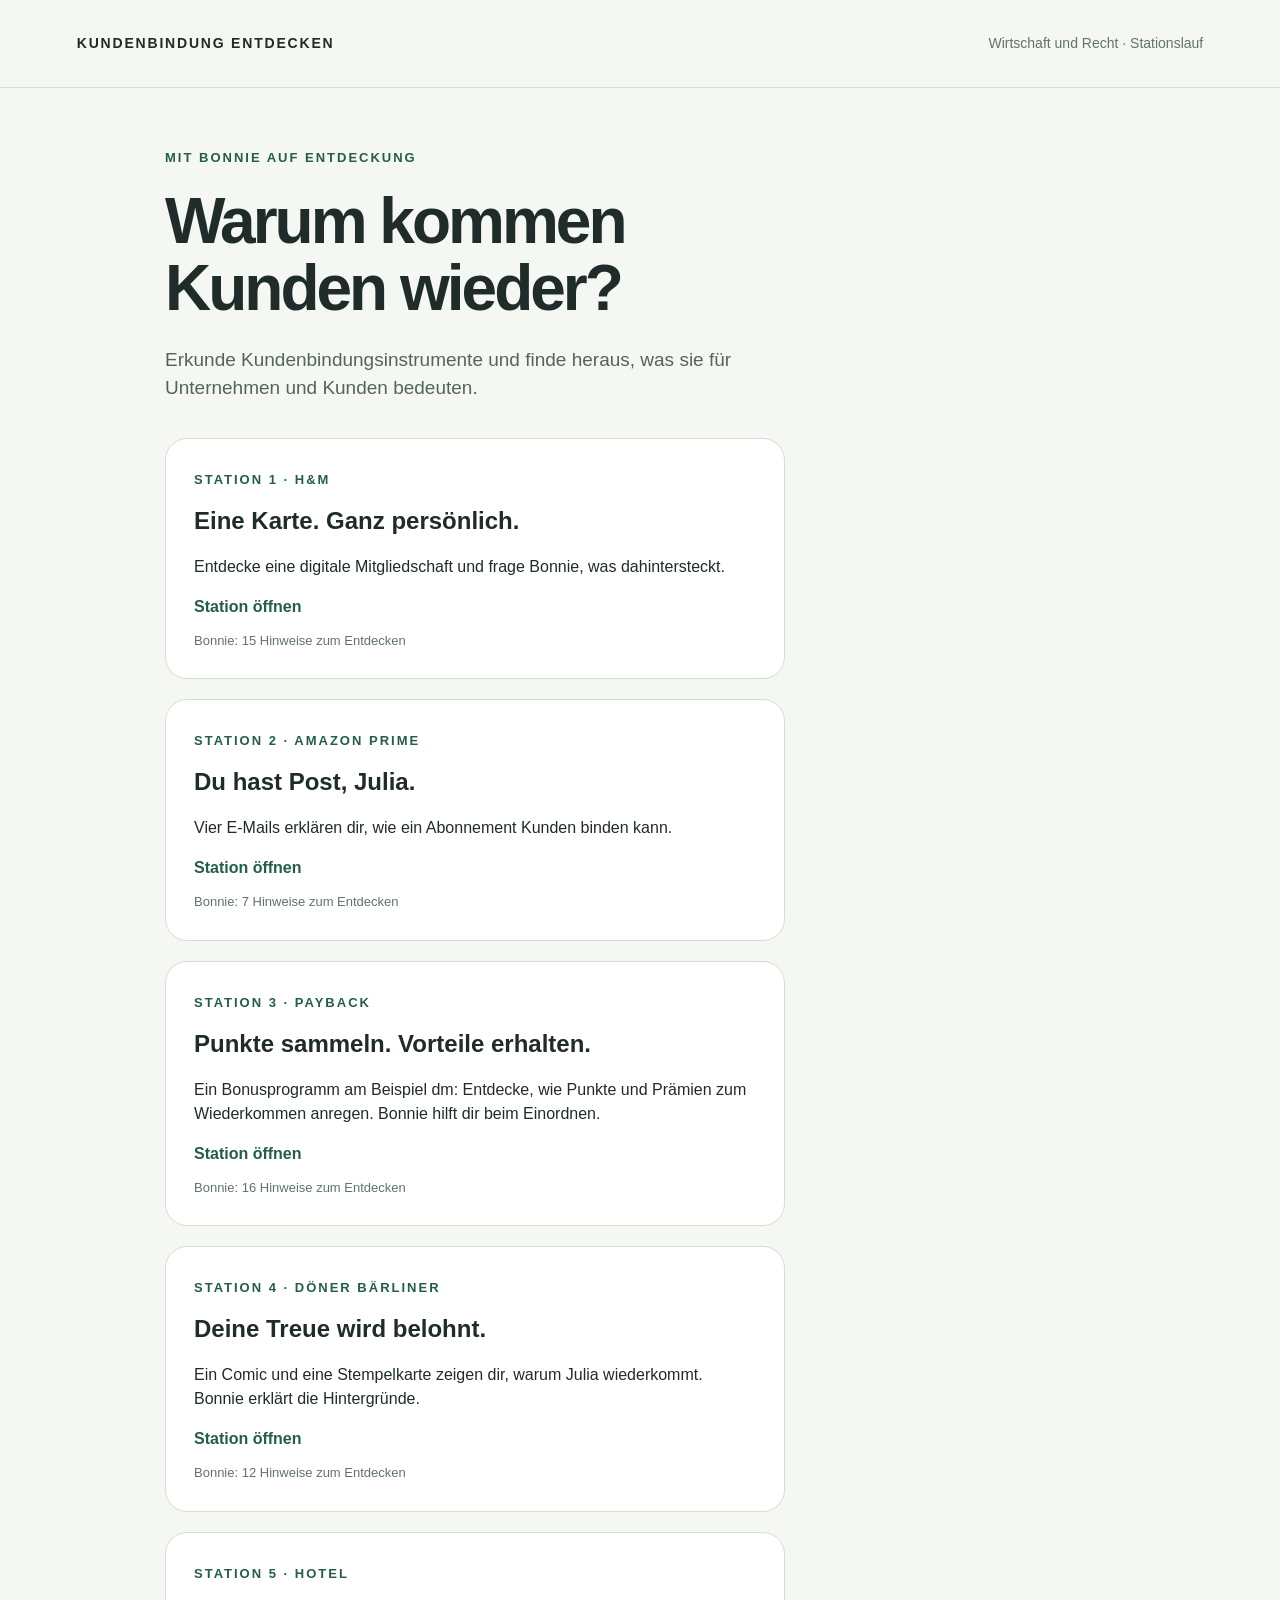
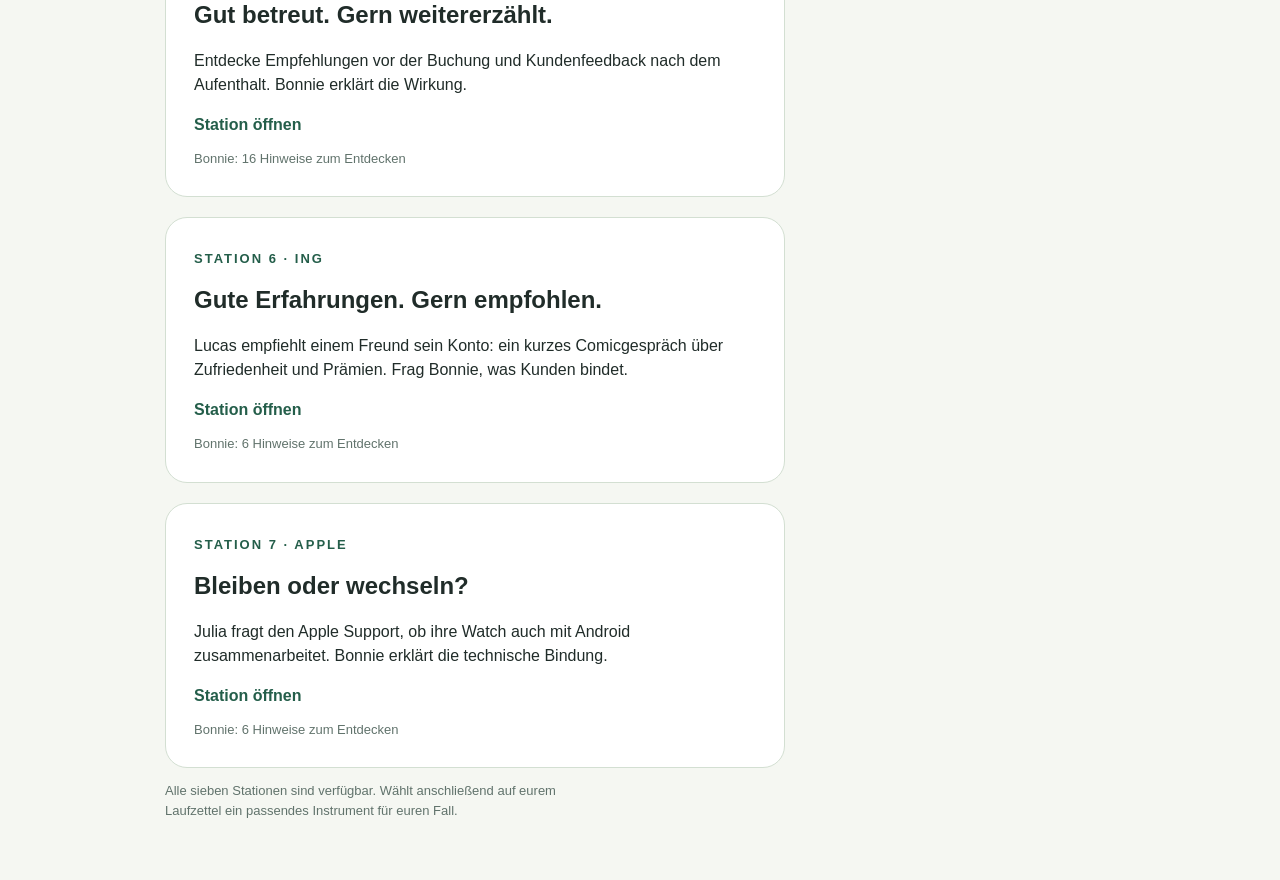
==== commit 3d4aad3e: "Station 7: Apple-Support-Lernchat zur technischen Kundenbindung ergänzen" ====
--- a/index.html
+++ b/index.html
@@ -1 +1 @@
-<!doctype html><html lang="de"><head><meta charset="utf-8"><meta name="viewport" content="width=device-width,initial-scale=1"><title>Kundenbindung entdecken</title><link rel="stylesheet" href="style.css"></head><body><header class="top"><a href="./">KUNDENBINDUNG ENTDECKEN</a><span>Wirtschaft und Recht · Stationslauf</span></header><main style="max-width:1000px;margin:60px auto;padding:0 25px"><p class="eyebrow">MIT BONNIE AUF ENTDECKUNG</p><h1>Warum kommen<br>Kunden wieder?</h1><p class="lead" style="max-width:650px">Erkunde Kundenbindungsinstrumente und finde heraus, was sie für Unternehmen und Kunden bedeuten.</p><a href="station-1/" style="display:block;max-width:620px;margin-top:35px;padding:28px;border-radius:22px;background:white;border:1px solid #d3dfd2;text-decoration:none"><span class="eyebrow">STATION 1 · H&M</span><h2 style="margin:12px 0">Eine Karte. Ganz persönlich.</h2><p>Entdecke eine digitale Mitgliedschaft und frage Bonnie, was dahintersteckt.</p><strong style="color:#245e4a">Station öffnen</strong><p class="small" style="margin:12px 0 0">Bonnie: 15 Hinweise zum Entdecken</p></a><a href="station-2/" style="display:block;max-width:620px;margin-top:20px;padding:28px;border-radius:22px;background:white;border:1px solid #d3dfd2;text-decoration:none"><span class="eyebrow">STATION 2 · AMAZON PRIME</span><h2 style="margin:12px 0">Du hast Post, Julia.</h2><p>Vier E-Mails erklären dir, wie ein Abonnement Kunden binden kann.</p><strong style="color:#245e4a">Station öffnen</strong><p class="small" style="margin:12px 0 0">Bonnie: 7 Hinweise zum Entdecken</p></a><a href="station-3/" style="display:block;max-width:620px;margin-top:20px;padding:28px;border-radius:22px;background:white;border:1px solid #d3dfd2;text-decoration:none"><span class="eyebrow">STATION 3 · PAYBACK</span><h2 style="margin:12px 0">Punkte sammeln. Vorteile erhalten.</h2><p>Ein Bonusprogramm am Beispiel dm: Entdecke, wie Punkte und Prämien zum Wiederkommen anregen. Bonnie hilft dir beim Einordnen.</p><strong style="color:#245e4a">Station öffnen</strong><p class="small" style="margin:12px 0 0">Bonnie: 16 Hinweise zum Entdecken</p></a><a href="station-4/" style="display:block;max-width:620px;margin-top:20px;padding:28px;border-radius:22px;background:white;border:1px solid #d3dfd2;text-decoration:none"><span class="eyebrow">STATION 4 · DÖNER BÄRLINER</span><h2 style="margin:12px 0">Deine Treue wird belohnt.</h2><p>Ein Comic und eine Stempelkarte zeigen dir, warum Julia wiederkommt. Bonnie erklärt die Hintergründe.</p><strong style="color:#245e4a">Station öffnen</strong><p class="small" style="margin:12px 0 0">Bonnie: 12 Hinweise zum Entdecken</p></a><a href="station-5/" style="display:block;max-width:620px;margin-top:20px;padding:28px;border-radius:22px;background:white;border:1px solid #d3dfd2;text-decoration:none"><span class="eyebrow">STATION 5 · HOTEL</span><h2 style="margin:12px 0">Gut betreut. Gern weitererzählt.</h2><p>Entdecke Empfehlungen vor der Buchung und Kundenfeedback nach dem Aufenthalt. Bonnie erklärt die Wirkung.</p><strong style="color:#245e4a">Station öffnen</strong><p class="small" style="margin:12px 0 0">Bonnie: 16 Hinweise zum Entdecken</p></a><a href="station-6/" style="display:block;max-width:620px;margin-top:20px;padding:28px;border-radius:22px;background:white;border:1px solid #d3dfd2;text-decoration:none"><span class="eyebrow">STATION 6 · ING</span><h2 style="margin:12px 0">Gute Erfahrungen. Gern empfohlen.</h2><p>Lucas empfiehlt einem Freund sein Konto: ein kurzes Comicgespräch über Zufriedenheit und Prämien. Frag Bonnie, was Kunden bindet.</p><strong style="color:#245e4a">Station öffnen</strong><p class="small" style="margin:12px 0 0">Bonnie: 6 Hinweise zum Entdecken</p></a><p class="small">Weitere Stationen ergänzen wir nach der gemeinsamen Abstimmung.</p></main></body></html>
+<!doctype html><html lang="de"><head><meta charset="utf-8"><meta name="viewport" content="width=device-width,initial-scale=1"><title>Kundenbindung entdecken</title><link rel="stylesheet" href="style.css"></head><body><header class="top"><a href="./">KUNDENBINDUNG ENTDECKEN</a><span>Wirtschaft und Recht · Stationslauf</span></header><main style="max-width:1000px;margin:60px auto;padding:0 25px"><p class="eyebrow">MIT BONNIE AUF ENTDECKUNG</p><h1>Warum kommen<br>Kunden wieder?</h1><p class="lead" style="max-width:650px">Erkunde Kundenbindungsinstrumente und finde heraus, was sie für Unternehmen und Kunden bedeuten.</p><a href="station-1/" style="display:block;max-width:620px;margin-top:35px;padding:28px;border-radius:22px;background:white;border:1px solid #d3dfd2;text-decoration:none"><span class="eyebrow">STATION 1 · H&M</span><h2 style="margin:12px 0">Eine Karte. Ganz persönlich.</h2><p>Entdecke eine digitale Mitgliedschaft und frage Bonnie, was dahintersteckt.</p><strong style="color:#245e4a">Station öffnen</strong><p class="small" style="margin:12px 0 0">Bonnie: 15 Hinweise zum Entdecken</p></a><a href="station-2/" style="display:block;max-width:620px;margin-top:20px;padding:28px;border-radius:22px;background:white;border:1px solid #d3dfd2;text-decoration:none"><span class="eyebrow">STATION 2 · AMAZON PRIME</span><h2 style="margin:12px 0">Du hast Post, Julia.</h2><p>Vier E-Mails erklären dir, wie ein Abonnement Kunden binden kann.</p><strong style="color:#245e4a">Station öffnen</strong><p class="small" style="margin:12px 0 0">Bonnie: 7 Hinweise zum Entdecken</p></a><a href="station-3/" style="display:block;max-width:620px;margin-top:20px;padding:28px;border-radius:22px;background:white;border:1px solid #d3dfd2;text-decoration:none"><span class="eyebrow">STATION 3 · PAYBACK</span><h2 style="margin:12px 0">Punkte sammeln. Vorteile erhalten.</h2><p>Ein Bonusprogramm am Beispiel dm: Entdecke, wie Punkte und Prämien zum Wiederkommen anregen. Bonnie hilft dir beim Einordnen.</p><strong style="color:#245e4a">Station öffnen</strong><p class="small" style="margin:12px 0 0">Bonnie: 16 Hinweise zum Entdecken</p></a><a href="station-4/" style="display:block;max-width:620px;margin-top:20px;padding:28px;border-radius:22px;background:white;border:1px solid #d3dfd2;text-decoration:none"><span class="eyebrow">STATION 4 · DÖNER BÄRLINER</span><h2 style="margin:12px 0">Deine Treue wird belohnt.</h2><p>Ein Comic und eine Stempelkarte zeigen dir, warum Julia wiederkommt. Bonnie erklärt die Hintergründe.</p><strong style="color:#245e4a">Station öffnen</strong><p class="small" style="margin:12px 0 0">Bonnie: 12 Hinweise zum Entdecken</p></a><a href="station-5/" style="display:block;max-width:620px;margin-top:20px;padding:28px;border-radius:22px;background:white;border:1px solid #d3dfd2;text-decoration:none"><span class="eyebrow">STATION 5 · HOTEL</span><h2 style="margin:12px 0">Gut betreut. Gern weitererzählt.</h2><p>Entdecke Empfehlungen vor der Buchung und Kundenfeedback nach dem Aufenthalt. Bonnie erklärt die Wirkung.</p><strong style="color:#245e4a">Station öffnen</strong><p class="small" style="margin:12px 0 0">Bonnie: 16 Hinweise zum Entdecken</p></a><a href="station-6/" style="display:block;max-width:620px;margin-top:20px;padding:28px;border-radius:22px;background:white;border:1px solid #d3dfd2;text-decoration:none"><span class="eyebrow">STATION 6 · ING</span><h2 style="margin:12px 0">Gute Erfahrungen. Gern empfohlen.</h2><p>Lucas empfiehlt einem Freund sein Konto: ein kurzes Comicgespräch über Zufriedenheit und Prämien. Frag Bonnie, was Kunden bindet.</p><strong style="color:#245e4a">Station öffnen</strong><p class="small" style="margin:12px 0 0">Bonnie: 6 Hinweise zum Entdecken</p></a><a href="station-7/" style="display:block;max-width:620px;margin-top:20px;padding:28px;border-radius:22px;background:white;border:1px solid #d3dfd2;text-decoration:none"><span class="eyebrow">STATION 7 · APPLE</span><h2 style="margin:12px 0">Bleiben oder wechseln?</h2><p>Julia fragt den Apple Support, ob ihre Watch auch mit Android zusammenarbeitet. Bonnie erklärt die technische Bindung.</p><strong style="color:#245e4a">Station öffnen</strong><p class="small" style="margin:12px 0 0">Bonnie: 6 Hinweise zum Entdecken</p></a><p class="small">Alle sieben Stationen sind verfügbar. Wählt anschließend auf eurem Laufzettel ein passendes Instrument für euren Fall.</p></main></body></html>
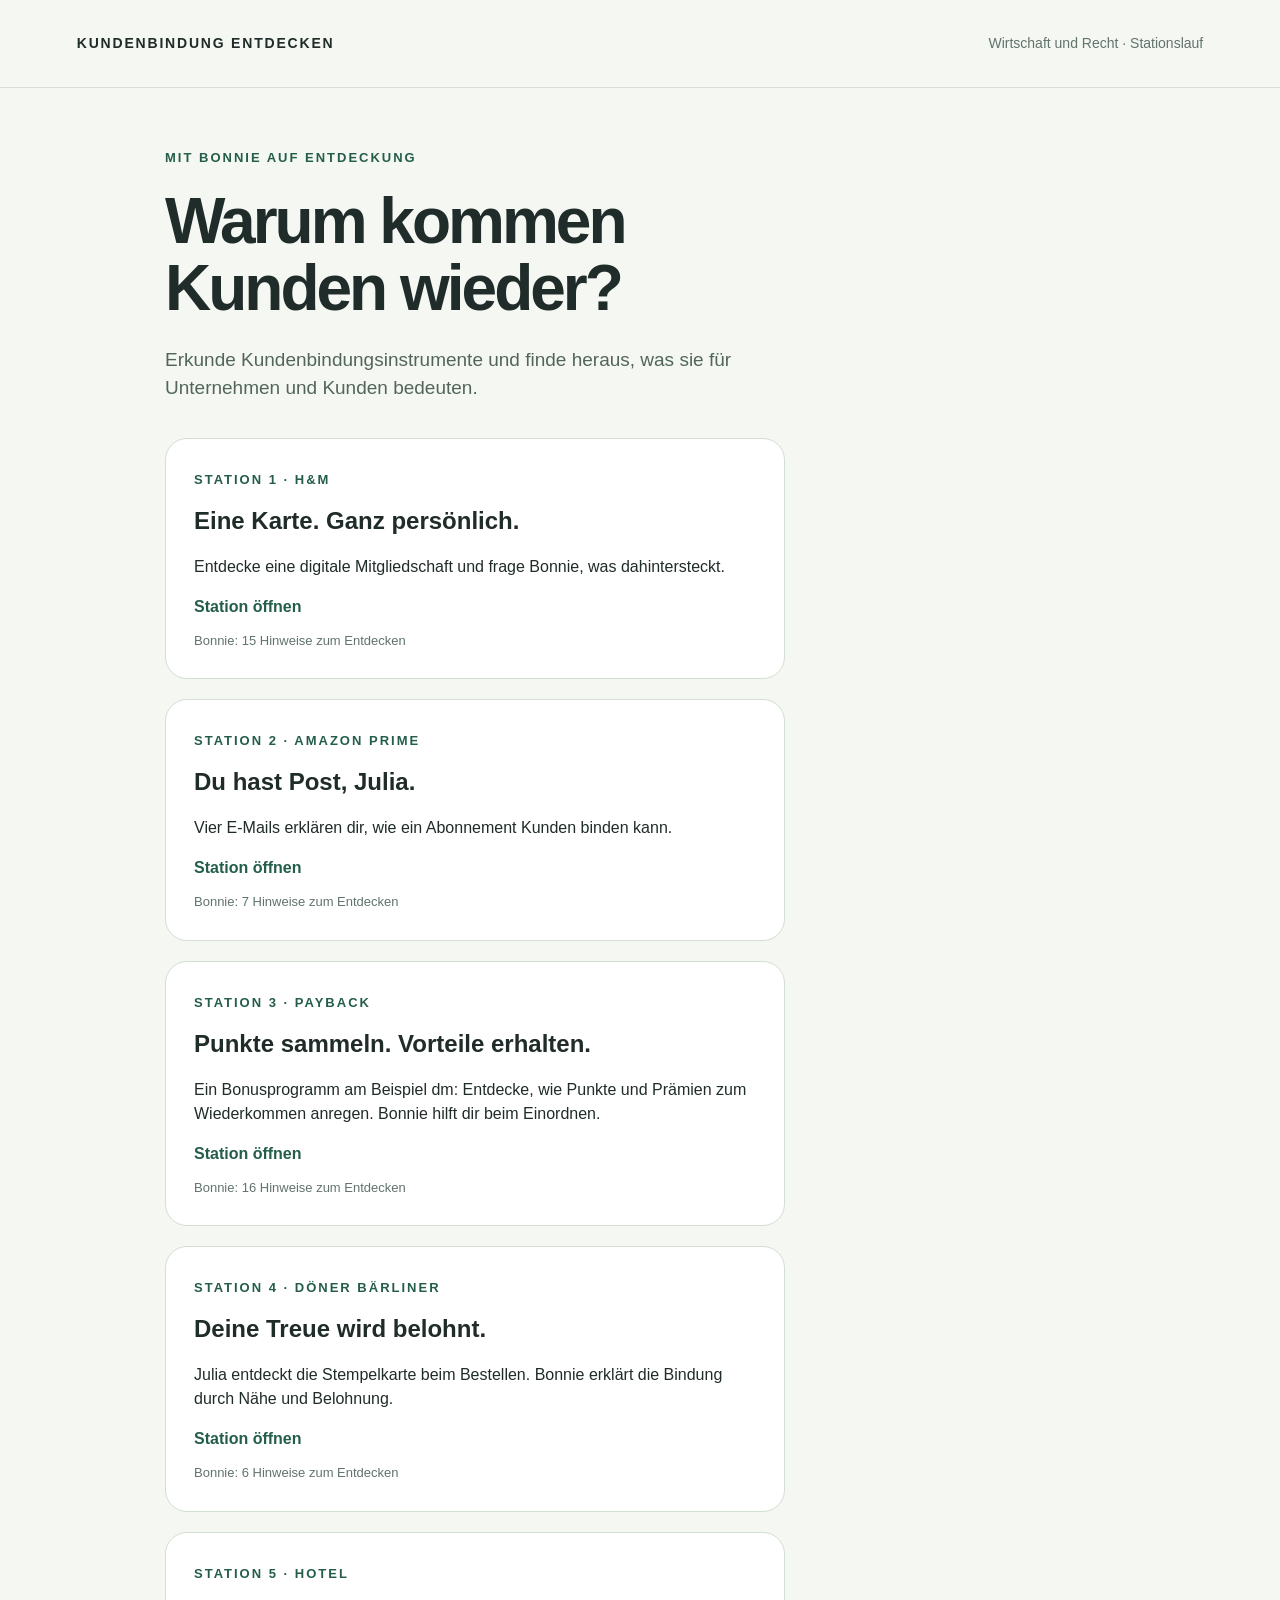
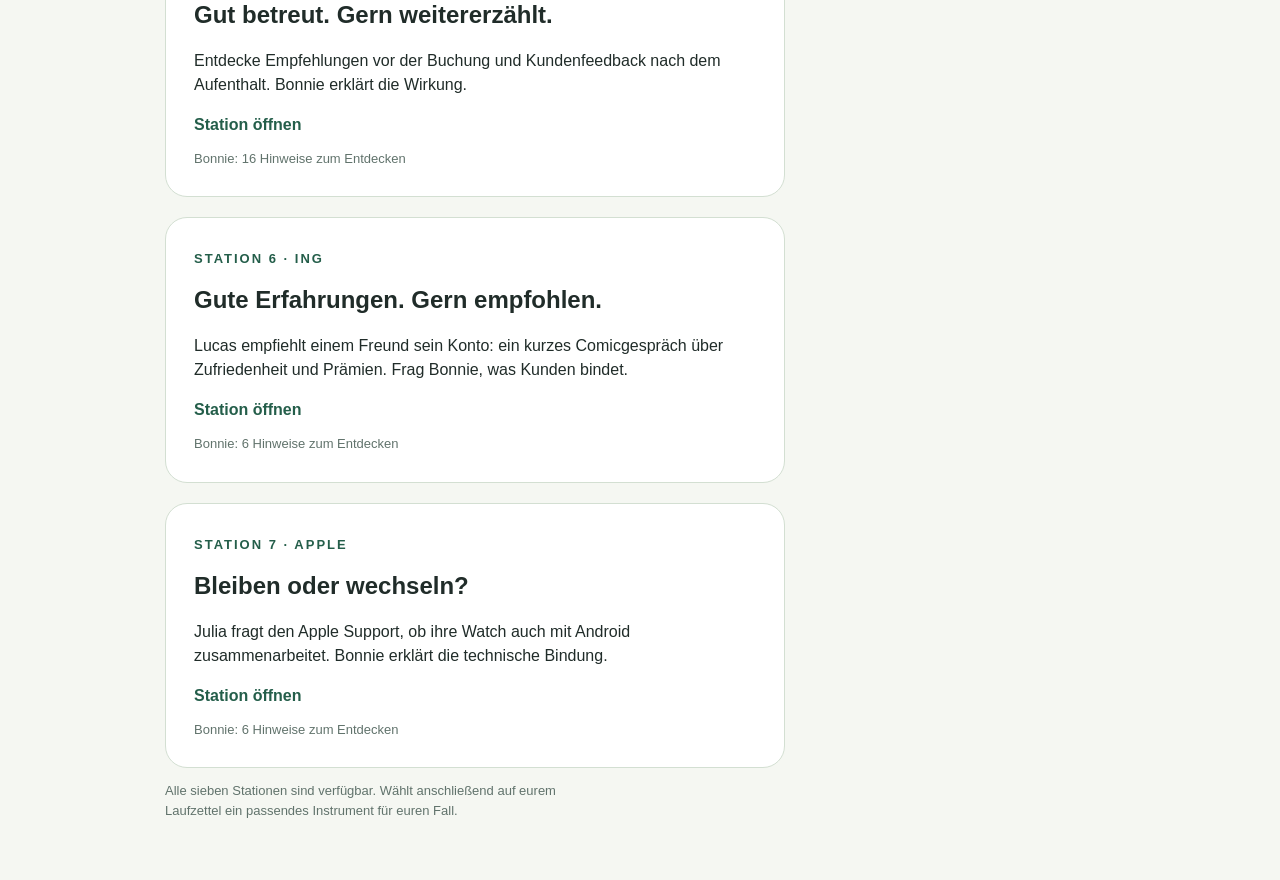
==== commit 50e53d7f: "Station 4: Bestelldialog mit Sprechblasen im Bild und sechs Bonnie-Hinweisen kürzen" ====
--- a/index.html
+++ b/index.html
@@ -1 +1 @@
-<!doctype html><html lang="de"><head><meta charset="utf-8"><meta name="viewport" content="width=device-width,initial-scale=1"><title>Kundenbindung entdecken</title><link rel="stylesheet" href="style.css"></head><body><header class="top"><a href="./">KUNDENBINDUNG ENTDECKEN</a><span>Wirtschaft und Recht · Stationslauf</span></header><main style="max-width:1000px;margin:60px auto;padding:0 25px"><p class="eyebrow">MIT BONNIE AUF ENTDECKUNG</p><h1>Warum kommen<br>Kunden wieder?</h1><p class="lead" style="max-width:650px">Erkunde Kundenbindungsinstrumente und finde heraus, was sie für Unternehmen und Kunden bedeuten.</p><a href="station-1/" style="display:block;max-width:620px;margin-top:35px;padding:28px;border-radius:22px;background:white;border:1px solid #d3dfd2;text-decoration:none"><span class="eyebrow">STATION 1 · H&M</span><h2 style="margin:12px 0">Eine Karte. Ganz persönlich.</h2><p>Entdecke eine digitale Mitgliedschaft und frage Bonnie, was dahintersteckt.</p><strong style="color:#245e4a">Station öffnen</strong><p class="small" style="margin:12px 0 0">Bonnie: 15 Hinweise zum Entdecken</p></a><a href="station-2/" style="display:block;max-width:620px;margin-top:20px;padding:28px;border-radius:22px;background:white;border:1px solid #d3dfd2;text-decoration:none"><span class="eyebrow">STATION 2 · AMAZON PRIME</span><h2 style="margin:12px 0">Du hast Post, Julia.</h2><p>Vier E-Mails erklären dir, wie ein Abonnement Kunden binden kann.</p><strong style="color:#245e4a">Station öffnen</strong><p class="small" style="margin:12px 0 0">Bonnie: 7 Hinweise zum Entdecken</p></a><a href="station-3/" style="display:block;max-width:620px;margin-top:20px;padding:28px;border-radius:22px;background:white;border:1px solid #d3dfd2;text-decoration:none"><span class="eyebrow">STATION 3 · PAYBACK</span><h2 style="margin:12px 0">Punkte sammeln. Vorteile erhalten.</h2><p>Ein Bonusprogramm am Beispiel dm: Entdecke, wie Punkte und Prämien zum Wiederkommen anregen. Bonnie hilft dir beim Einordnen.</p><strong style="color:#245e4a">Station öffnen</strong><p class="small" style="margin:12px 0 0">Bonnie: 16 Hinweise zum Entdecken</p></a><a href="station-4/" style="display:block;max-width:620px;margin-top:20px;padding:28px;border-radius:22px;background:white;border:1px solid #d3dfd2;text-decoration:none"><span class="eyebrow">STATION 4 · DÖNER BÄRLINER</span><h2 style="margin:12px 0">Deine Treue wird belohnt.</h2><p>Ein Comic und eine Stempelkarte zeigen dir, warum Julia wiederkommt. Bonnie erklärt die Hintergründe.</p><strong style="color:#245e4a">Station öffnen</strong><p class="small" style="margin:12px 0 0">Bonnie: 12 Hinweise zum Entdecken</p></a><a href="station-5/" style="display:block;max-width:620px;margin-top:20px;padding:28px;border-radius:22px;background:white;border:1px solid #d3dfd2;text-decoration:none"><span class="eyebrow">STATION 5 · HOTEL</span><h2 style="margin:12px 0">Gut betreut. Gern weitererzählt.</h2><p>Entdecke Empfehlungen vor der Buchung und Kundenfeedback nach dem Aufenthalt. Bonnie erklärt die Wirkung.</p><strong style="color:#245e4a">Station öffnen</strong><p class="small" style="margin:12px 0 0">Bonnie: 16 Hinweise zum Entdecken</p></a><a href="station-6/" style="display:block;max-width:620px;margin-top:20px;padding:28px;border-radius:22px;background:white;border:1px solid #d3dfd2;text-decoration:none"><span class="eyebrow">STATION 6 · ING</span><h2 style="margin:12px 0">Gute Erfahrungen. Gern empfohlen.</h2><p>Lucas empfiehlt einem Freund sein Konto: ein kurzes Comicgespräch über Zufriedenheit und Prämien. Frag Bonnie, was Kunden bindet.</p><strong style="color:#245e4a">Station öffnen</strong><p class="small" style="margin:12px 0 0">Bonnie: 6 Hinweise zum Entdecken</p></a><a href="station-7/" style="display:block;max-width:620px;margin-top:20px;padding:28px;border-radius:22px;background:white;border:1px solid #d3dfd2;text-decoration:none"><span class="eyebrow">STATION 7 · APPLE</span><h2 style="margin:12px 0">Bleiben oder wechseln?</h2><p>Julia fragt den Apple Support, ob ihre Watch auch mit Android zusammenarbeitet. Bonnie erklärt die technische Bindung.</p><strong style="color:#245e4a">Station öffnen</strong><p class="small" style="margin:12px 0 0">Bonnie: 6 Hinweise zum Entdecken</p></a><p class="small">Alle sieben Stationen sind verfügbar. Wählt anschließend auf eurem Laufzettel ein passendes Instrument für euren Fall.</p></main></body></html>
+<!doctype html><html lang="de"><head><meta charset="utf-8"><meta name="viewport" content="width=device-width,initial-scale=1"><title>Kundenbindung entdecken</title><link rel="stylesheet" href="style.css"></head><body><header class="top"><a href="./">KUNDENBINDUNG ENTDECKEN</a><span>Wirtschaft und Recht · Stationslauf</span></header><main style="max-width:1000px;margin:60px auto;padding:0 25px"><p class="eyebrow">MIT BONNIE AUF ENTDECKUNG</p><h1>Warum kommen<br>Kunden wieder?</h1><p class="lead" style="max-width:650px">Erkunde Kundenbindungsinstrumente und finde heraus, was sie für Unternehmen und Kunden bedeuten.</p><a href="station-1/" style="display:block;max-width:620px;margin-top:35px;padding:28px;border-radius:22px;background:white;border:1px solid #d3dfd2;text-decoration:none"><span class="eyebrow">STATION 1 · H&M</span><h2 style="margin:12px 0">Eine Karte. Ganz persönlich.</h2><p>Entdecke eine digitale Mitgliedschaft und frage Bonnie, was dahintersteckt.</p><strong style="color:#245e4a">Station öffnen</strong><p class="small" style="margin:12px 0 0">Bonnie: 15 Hinweise zum Entdecken</p></a><a href="station-2/" style="display:block;max-width:620px;margin-top:20px;padding:28px;border-radius:22px;background:white;border:1px solid #d3dfd2;text-decoration:none"><span class="eyebrow">STATION 2 · AMAZON PRIME</span><h2 style="margin:12px 0">Du hast Post, Julia.</h2><p>Vier E-Mails erklären dir, wie ein Abonnement Kunden binden kann.</p><strong style="color:#245e4a">Station öffnen</strong><p class="small" style="margin:12px 0 0">Bonnie: 7 Hinweise zum Entdecken</p></a><a href="station-3/" style="display:block;max-width:620px;margin-top:20px;padding:28px;border-radius:22px;background:white;border:1px solid #d3dfd2;text-decoration:none"><span class="eyebrow">STATION 3 · PAYBACK</span><h2 style="margin:12px 0">Punkte sammeln. Vorteile erhalten.</h2><p>Ein Bonusprogramm am Beispiel dm: Entdecke, wie Punkte und Prämien zum Wiederkommen anregen. Bonnie hilft dir beim Einordnen.</p><strong style="color:#245e4a">Station öffnen</strong><p class="small" style="margin:12px 0 0">Bonnie: 16 Hinweise zum Entdecken</p></a><a href="station-4/" style="display:block;max-width:620px;margin-top:20px;padding:28px;border-radius:22px;background:white;border:1px solid #d3dfd2;text-decoration:none"><span class="eyebrow">STATION 4 · DÖNER BÄRLINER</span><h2 style="margin:12px 0">Deine Treue wird belohnt.</h2><p>Julia entdeckt die Stempelkarte beim Bestellen. Bonnie erklärt die Bindung durch Nähe und Belohnung.</p><strong style="color:#245e4a">Station öffnen</strong><p class="small" style="margin:12px 0 0">Bonnie: 6 Hinweise zum Entdecken</p></a><a href="station-5/" style="display:block;max-width:620px;margin-top:20px;padding:28px;border-radius:22px;background:white;border:1px solid #d3dfd2;text-decoration:none"><span class="eyebrow">STATION 5 · HOTEL</span><h2 style="margin:12px 0">Gut betreut. Gern weitererzählt.</h2><p>Entdecke Empfehlungen vor der Buchung und Kundenfeedback nach dem Aufenthalt. Bonnie erklärt die Wirkung.</p><strong style="color:#245e4a">Station öffnen</strong><p class="small" style="margin:12px 0 0">Bonnie: 16 Hinweise zum Entdecken</p></a><a href="station-6/" style="display:block;max-width:620px;margin-top:20px;padding:28px;border-radius:22px;background:white;border:1px solid #d3dfd2;text-decoration:none"><span class="eyebrow">STATION 6 · ING</span><h2 style="margin:12px 0">Gute Erfahrungen. Gern empfohlen.</h2><p>Lucas empfiehlt einem Freund sein Konto: ein kurzes Comicgespräch über Zufriedenheit und Prämien. Frag Bonnie, was Kunden bindet.</p><strong style="color:#245e4a">Station öffnen</strong><p class="small" style="margin:12px 0 0">Bonnie: 6 Hinweise zum Entdecken</p></a><a href="station-7/" style="display:block;max-width:620px;margin-top:20px;padding:28px;border-radius:22px;background:white;border:1px solid #d3dfd2;text-decoration:none"><span class="eyebrow">STATION 7 · APPLE</span><h2 style="margin:12px 0">Bleiben oder wechseln?</h2><p>Julia fragt den Apple Support, ob ihre Watch auch mit Android zusammenarbeitet. Bonnie erklärt die technische Bindung.</p><strong style="color:#245e4a">Station öffnen</strong><p class="small" style="margin:12px 0 0">Bonnie: 6 Hinweise zum Entdecken</p></a><p class="small">Alle sieben Stationen sind verfügbar. Wählt anschließend auf eurem Laufzettel ein passendes Instrument für euren Fall.</p></main></body></html>
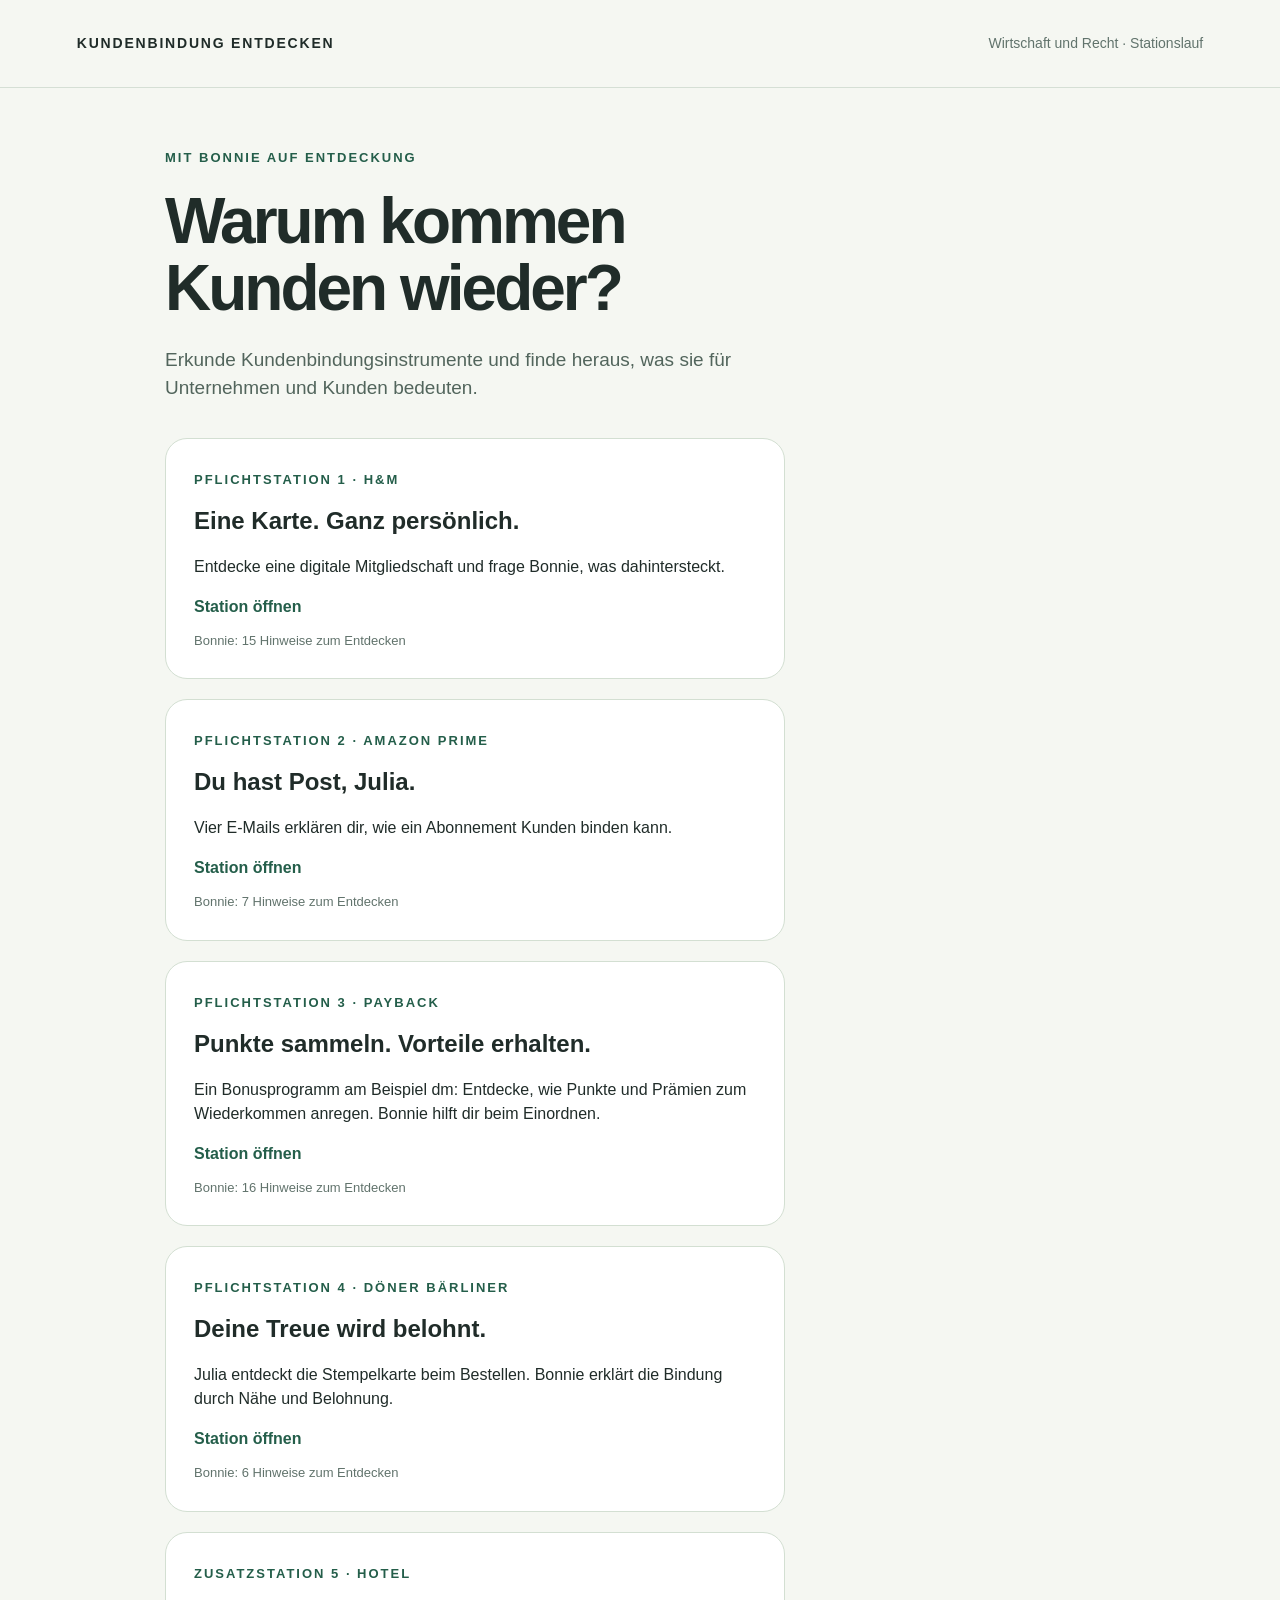
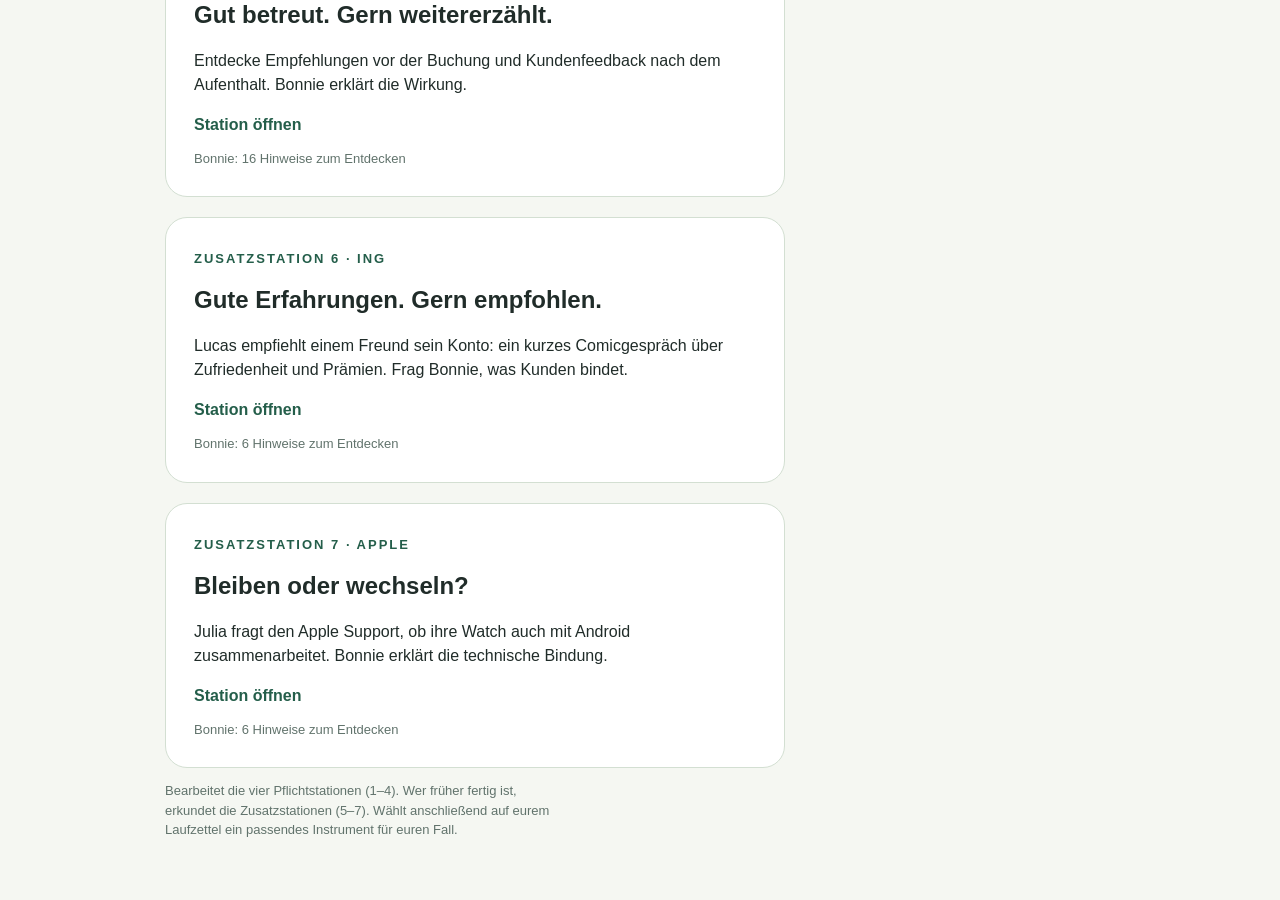
==== commit 85c315ea: "Präzisiere Bonnie-Texte für den Laufzettel und kennzeichne Pflicht- und Zusatzstationen" ====
--- a/index.html
+++ b/index.html
@@ -1 +1 @@
-<!doctype html><html lang="de"><head><meta charset="utf-8"><meta name="viewport" content="width=device-width,initial-scale=1"><title>Kundenbindung entdecken</title><link rel="stylesheet" href="style.css"></head><body><header class="top"><a href="./">KUNDENBINDUNG ENTDECKEN</a><span>Wirtschaft und Recht · Stationslauf</span></header><main style="max-width:1000px;margin:60px auto;padding:0 25px"><p class="eyebrow">MIT BONNIE AUF ENTDECKUNG</p><h1>Warum kommen<br>Kunden wieder?</h1><p class="lead" style="max-width:650px">Erkunde Kundenbindungsinstrumente und finde heraus, was sie für Unternehmen und Kunden bedeuten.</p><a href="station-1/" style="display:block;max-width:620px;margin-top:35px;padding:28px;border-radius:22px;background:white;border:1px solid #d3dfd2;text-decoration:none"><span class="eyebrow">STATION 1 · H&M</span><h2 style="margin:12px 0">Eine Karte. Ganz persönlich.</h2><p>Entdecke eine digitale Mitgliedschaft und frage Bonnie, was dahintersteckt.</p><strong style="color:#245e4a">Station öffnen</strong><p class="small" style="margin:12px 0 0">Bonnie: 15 Hinweise zum Entdecken</p></a><a href="station-2/" style="display:block;max-width:620px;margin-top:20px;padding:28px;border-radius:22px;background:white;border:1px solid #d3dfd2;text-decoration:none"><span class="eyebrow">STATION 2 · AMAZON PRIME</span><h2 style="margin:12px 0">Du hast Post, Julia.</h2><p>Vier E-Mails erklären dir, wie ein Abonnement Kunden binden kann.</p><strong style="color:#245e4a">Station öffnen</strong><p class="small" style="margin:12px 0 0">Bonnie: 7 Hinweise zum Entdecken</p></a><a href="station-3/" style="display:block;max-width:620px;margin-top:20px;padding:28px;border-radius:22px;background:white;border:1px solid #d3dfd2;text-decoration:none"><span class="eyebrow">STATION 3 · PAYBACK</span><h2 style="margin:12px 0">Punkte sammeln. Vorteile erhalten.</h2><p>Ein Bonusprogramm am Beispiel dm: Entdecke, wie Punkte und Prämien zum Wiederkommen anregen. Bonnie hilft dir beim Einordnen.</p><strong style="color:#245e4a">Station öffnen</strong><p class="small" style="margin:12px 0 0">Bonnie: 16 Hinweise zum Entdecken</p></a><a href="station-4/" style="display:block;max-width:620px;margin-top:20px;padding:28px;border-radius:22px;background:white;border:1px solid #d3dfd2;text-decoration:none"><span class="eyebrow">STATION 4 · DÖNER BÄRLINER</span><h2 style="margin:12px 0">Deine Treue wird belohnt.</h2><p>Julia entdeckt die Stempelkarte beim Bestellen. Bonnie erklärt die Bindung durch Nähe und Belohnung.</p><strong style="color:#245e4a">Station öffnen</strong><p class="small" style="margin:12px 0 0">Bonnie: 6 Hinweise zum Entdecken</p></a><a href="station-5/" style="display:block;max-width:620px;margin-top:20px;padding:28px;border-radius:22px;background:white;border:1px solid #d3dfd2;text-decoration:none"><span class="eyebrow">STATION 5 · HOTEL</span><h2 style="margin:12px 0">Gut betreut. Gern weitererzählt.</h2><p>Entdecke Empfehlungen vor der Buchung und Kundenfeedback nach dem Aufenthalt. Bonnie erklärt die Wirkung.</p><strong style="color:#245e4a">Station öffnen</strong><p class="small" style="margin:12px 0 0">Bonnie: 16 Hinweise zum Entdecken</p></a><a href="station-6/" style="display:block;max-width:620px;margin-top:20px;padding:28px;border-radius:22px;background:white;border:1px solid #d3dfd2;text-decoration:none"><span class="eyebrow">STATION 6 · ING</span><h2 style="margin:12px 0">Gute Erfahrungen. Gern empfohlen.</h2><p>Lucas empfiehlt einem Freund sein Konto: ein kurzes Comicgespräch über Zufriedenheit und Prämien. Frag Bonnie, was Kunden bindet.</p><strong style="color:#245e4a">Station öffnen</strong><p class="small" style="margin:12px 0 0">Bonnie: 6 Hinweise zum Entdecken</p></a><a href="station-7/" style="display:block;max-width:620px;margin-top:20px;padding:28px;border-radius:22px;background:white;border:1px solid #d3dfd2;text-decoration:none"><span class="eyebrow">STATION 7 · APPLE</span><h2 style="margin:12px 0">Bleiben oder wechseln?</h2><p>Julia fragt den Apple Support, ob ihre Watch auch mit Android zusammenarbeitet. Bonnie erklärt die technische Bindung.</p><strong style="color:#245e4a">Station öffnen</strong><p class="small" style="margin:12px 0 0">Bonnie: 6 Hinweise zum Entdecken</p></a><p class="small">Alle sieben Stationen sind verfügbar. Wählt anschließend auf eurem Laufzettel ein passendes Instrument für euren Fall.</p></main></body></html>
+<!doctype html><html lang="de"><head><meta charset="utf-8"><meta name="viewport" content="width=device-width,initial-scale=1"><title>Kundenbindung entdecken</title><link rel="stylesheet" href="style.css"></head><body><header class="top"><a href="./">KUNDENBINDUNG ENTDECKEN</a><span>Wirtschaft und Recht · Stationslauf</span></header><main style="max-width:1000px;margin:60px auto;padding:0 25px"><p class="eyebrow">MIT BONNIE AUF ENTDECKUNG</p><h1>Warum kommen<br>Kunden wieder?</h1><p class="lead" style="max-width:650px">Erkunde Kundenbindungsinstrumente und finde heraus, was sie für Unternehmen und Kunden bedeuten.</p><a href="station-1/" style="display:block;max-width:620px;margin-top:35px;padding:28px;border-radius:22px;background:white;border:1px solid #d3dfd2;text-decoration:none"><span class="eyebrow">PFLICHTSTATION 1 · H&M</span><h2 style="margin:12px 0">Eine Karte. Ganz persönlich.</h2><p>Entdecke eine digitale Mitgliedschaft und frage Bonnie, was dahintersteckt.</p><strong style="color:#245e4a">Station öffnen</strong><p class="small" style="margin:12px 0 0">Bonnie: 15 Hinweise zum Entdecken</p></a><a href="station-2/" style="display:block;max-width:620px;margin-top:20px;padding:28px;border-radius:22px;background:white;border:1px solid #d3dfd2;text-decoration:none"><span class="eyebrow">PFLICHTSTATION 2 · AMAZON PRIME</span><h2 style="margin:12px 0">Du hast Post, Julia.</h2><p>Vier E-Mails erklären dir, wie ein Abonnement Kunden binden kann.</p><strong style="color:#245e4a">Station öffnen</strong><p class="small" style="margin:12px 0 0">Bonnie: 7 Hinweise zum Entdecken</p></a><a href="station-3/" style="display:block;max-width:620px;margin-top:20px;padding:28px;border-radius:22px;background:white;border:1px solid #d3dfd2;text-decoration:none"><span class="eyebrow">PFLICHTSTATION 3 · PAYBACK</span><h2 style="margin:12px 0">Punkte sammeln. Vorteile erhalten.</h2><p>Ein Bonusprogramm am Beispiel dm: Entdecke, wie Punkte und Prämien zum Wiederkommen anregen. Bonnie hilft dir beim Einordnen.</p><strong style="color:#245e4a">Station öffnen</strong><p class="small" style="margin:12px 0 0">Bonnie: 16 Hinweise zum Entdecken</p></a><a href="station-4/" style="display:block;max-width:620px;margin-top:20px;padding:28px;border-radius:22px;background:white;border:1px solid #d3dfd2;text-decoration:none"><span class="eyebrow">PFLICHTSTATION 4 · DÖNER BÄRLINER</span><h2 style="margin:12px 0">Deine Treue wird belohnt.</h2><p>Julia entdeckt die Stempelkarte beim Bestellen. Bonnie erklärt die Bindung durch Nähe und Belohnung.</p><strong style="color:#245e4a">Station öffnen</strong><p class="small" style="margin:12px 0 0">Bonnie: 6 Hinweise zum Entdecken</p></a><a href="station-5/" style="display:block;max-width:620px;margin-top:20px;padding:28px;border-radius:22px;background:white;border:1px solid #d3dfd2;text-decoration:none"><span class="eyebrow">ZUSATZSTATION 5 · HOTEL</span><h2 style="margin:12px 0">Gut betreut. Gern weitererzählt.</h2><p>Entdecke Empfehlungen vor der Buchung und Kundenfeedback nach dem Aufenthalt. Bonnie erklärt die Wirkung.</p><strong style="color:#245e4a">Station öffnen</strong><p class="small" style="margin:12px 0 0">Bonnie: 16 Hinweise zum Entdecken</p></a><a href="station-6/" style="display:block;max-width:620px;margin-top:20px;padding:28px;border-radius:22px;background:white;border:1px solid #d3dfd2;text-decoration:none"><span class="eyebrow">ZUSATZSTATION 6 · ING</span><h2 style="margin:12px 0">Gute Erfahrungen. Gern empfohlen.</h2><p>Lucas empfiehlt einem Freund sein Konto: ein kurzes Comicgespräch über Zufriedenheit und Prämien. Frag Bonnie, was Kunden bindet.</p><strong style="color:#245e4a">Station öffnen</strong><p class="small" style="margin:12px 0 0">Bonnie: 6 Hinweise zum Entdecken</p></a><a href="station-7/" style="display:block;max-width:620px;margin-top:20px;padding:28px;border-radius:22px;background:white;border:1px solid #d3dfd2;text-decoration:none"><span class="eyebrow">ZUSATZSTATION 7 · APPLE</span><h2 style="margin:12px 0">Bleiben oder wechseln?</h2><p>Julia fragt den Apple Support, ob ihre Watch auch mit Android zusammenarbeitet. Bonnie erklärt die technische Bindung.</p><strong style="color:#245e4a">Station öffnen</strong><p class="small" style="margin:12px 0 0">Bonnie: 6 Hinweise zum Entdecken</p></a><p class="small">Bearbeitet die vier Pflichtstationen (1–4). Wer früher fertig ist, erkundet die Zusatzstationen (5–7). Wählt anschließend auf eurem Laufzettel ein passendes Instrument für euren Fall.</p></main></body></html>
